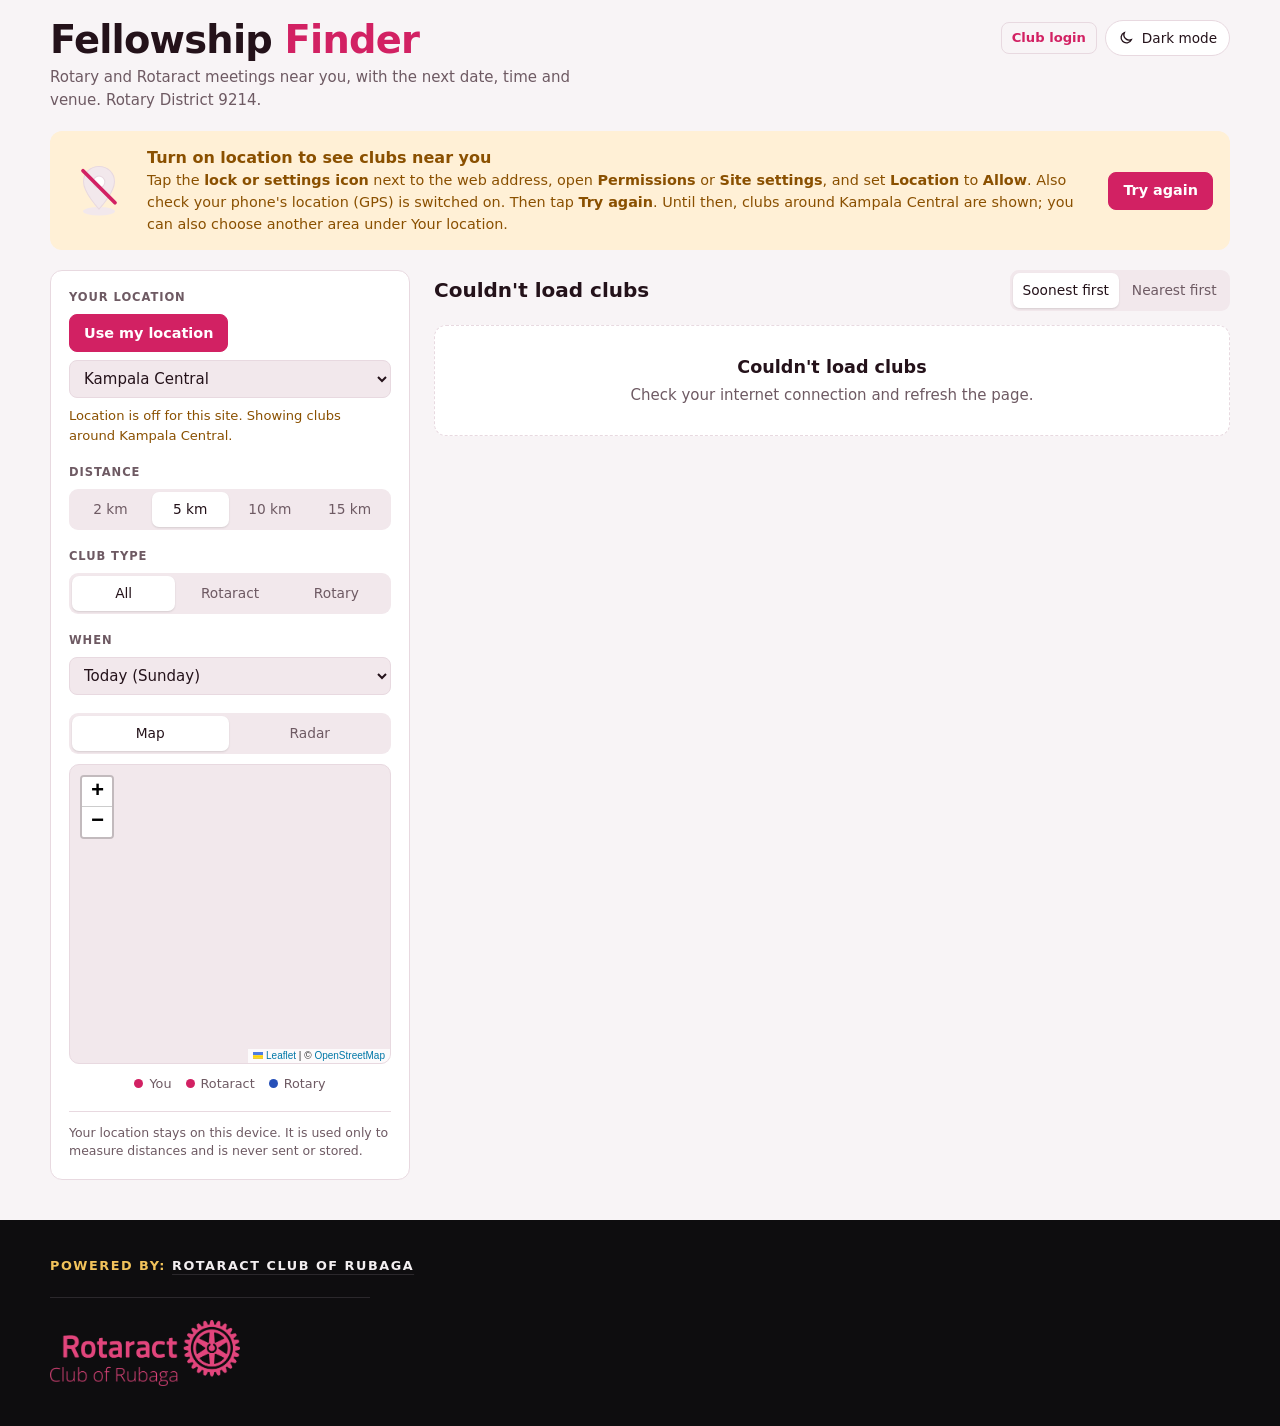
==== index.html @ 1d090f48 "Footer: remove the club meeting details Co-Authored-By: Claude Opus 5.5 <noreply@anthropic.com> Clau" ====
<!doctype html>
<html lang="en">
<head>
<meta charset="utf-8">
<meta name="viewport" content="width=device-width,initial-scale=1,viewport-fit=cover">
<meta name="robots" content="noindex,nofollow">
<meta name="description" content="Find Rotary and Rotaract fellowships near you, with the next date, time and venue.">
<title>Fellowship Finder</title>
<link rel="preconnect" href="https://fonts.googleapis.com">
<link rel="preconnect" href="https://fonts.gstatic.com" crossorigin>
<link rel="stylesheet" href="https://fonts.googleapis.com/css2?family=Google+Sans:wght@400;500;600;700&display=swap">
<link rel="stylesheet" href="https://fonts.googleapis.com/css2?family=Google+Sans+Flex:wght@400;500;600;700&display=swap">
<link rel="stylesheet" href="https://fonts.googleapis.com/css2?family=Google+Sans+Code:wght@400;500&display=swap">
<link rel="stylesheet" href="assets/theme.css">
<link rel="stylesheet" href="assets/vendor/leaflet/leaflet.css">
<link rel="icon" href="assets/icons/icon.svg" type="image/svg+xml">
<link rel="icon" href="assets/icons/icon-192.png" sizes="192x192" type="image/png">
<link rel="apple-touch-icon" href="assets/icons/apple-touch-icon.png">
<link rel="manifest" href="manifest.webmanifest">
<meta name="theme-color" content="#D22163">
<meta name="apple-mobile-web-app-title" content="Fellowships">
<style>
/* Layout: two-pane locator. Left: location controls + distance radar (sticky on wide screens). Right: meeting list with ticket-style date stubs. */
header.top{display:grid; grid-template-columns:minmax(0,1fr) auto; align-items:start; gap:6px 16px}
.top-actions{display:flex; align-items:center; gap:8px; justify-self:end}
.tagline{grid-column:1 / -1; margin:0; color:var(--muted); max-width:60ch}
@media (max-width:520px){ .top-actions .theme-btn span{display:none} .top-actions .theme-btn{padding:0 10px} }
.loc-prompt{display:flex; flex-wrap:wrap; align-items:center; gap:10px 16px; padding:14px 16px; border-radius:12px; border:1px solid var(--line); background:var(--surface)}
.loc-prompt.denied{background:var(--warn-bg); border-color:transparent; color:var(--warn)}
.loc-prompt .lp-text{flex:1 1 260px; min-width:0; font-size:.9rem}
.loc-prompt .illo{flex:none; width:64px; margin:0}
.loc-prompt .lp-text strong{display:block; font-size:1rem; color:var(--fg)}
.loc-prompt.denied .lp-text strong{color:var(--warn)}
.empty .row{display:flex; flex-wrap:wrap; gap:8px; justify-content:center; margin-top:12px}
header.top h1{font-size:clamp(1.6rem, 3.4vw, 2.4rem); font-weight:700; letter-spacing:-.02em; line-height:1.05}
header.top h1 span{color:var(--accent)}
.sample-note{justify-self:start; font-size:.82rem; background:var(--warn-bg); color:var(--warn); padding:6px 10px; border-radius:6px; font-weight:500}

.layout{display:grid; grid-template-columns:minmax(0, 360px) minmax(0, 1fr); gap:24px; align-items:start}
@media (max-width:860px){ .layout{grid-template-columns:minmax(0,1fr)} }
.panel{display:flex; flex-direction:column; gap:18px; background:var(--surface); border:1px solid var(--line); border-radius:12px; padding:18px}
@media (min-width:861px){ .panel{position:sticky; top:calc(env(safe-area-inset-top, 0px) + 12px)} }
.field{display:flex; flex-direction:column; gap:8px}
.loc-row{display:flex; gap:8px; flex-wrap:wrap}
.loc-row select{flex:1 1 160px; width:auto}
.status{font-size:.82rem; color:var(--muted); margin:0}
.status.err{color:var(--warn)}

.radar-box{display:flex; flex-direction:column; gap:10px}
.map{height:300px; border-radius:10px; border:1px solid var(--line); background:var(--sunk); z-index:0}
.map .leaflet-tile-pane{filter:var(--tile-filter)}
.map .leaflet-control-attribution{font-size:10px}
@media (max-width:860px){ .map{height:260px} }
.suggest{display:flex; flex-wrap:wrap; gap:8px; justify-content:center; margin-top:14px}
.suggest .btn{white-space:normal; text-align:center; min-height:40px}
.nearest{margin:14px auto 0; max-width:46ch; font-size:.9rem}
.nearest a{font-weight:600}
.empty .nearest strong{display:inline; font-size:inherit; font-family:inherit; margin:0}
.radar{width:100%; max-width:320px; aspect-ratio:1; margin:0 auto; display:block}
.radar text{font-family:var(--font-mono); font-size:9px; fill:var(--muted)}
.radar .ring{fill:none; stroke:var(--line)}
.radar .ring-fill{fill:var(--sunk)}
.radar .axis{stroke:var(--line); stroke-dasharray:2 4}
.radar .me{fill:var(--me)}
.radar .me-halo{fill:var(--me); opacity:.18}
.radar .dot{cursor:pointer; stroke:var(--surface); stroke-width:2}
.radar .dot.rotary{fill:var(--rotary)}
.radar .dot.rotaract{fill:var(--rotaract)}
.radar .dot.hot{stroke:var(--fg); stroke-width:2.5}
.legend{display:flex; flex-wrap:wrap; gap:6px 14px; justify-content:center; font-size:.8rem; color:var(--muted)}
.legend span{display:inline-flex; align-items:center; gap:6px}
.privacy{font-size:.78rem; color:var(--muted); margin:0; border-top:1px solid var(--line); padding-top:12px}

.results{display:flex; flex-direction:column; gap:14px; min-width:0}
.results-head{display:flex; flex-wrap:wrap; justify-content:space-between; align-items:center; gap:10px}
.results-head h2{font-size:1.25rem; font-weight:700}
.results-head .seg{min-width:220px}
.list{display:flex; flex-direction:column; gap:10px}
.club{
  display:grid; grid-template-columns:76px minmax(0,1fr); background:var(--surface); border:1px solid var(--line); border-radius:12px;
  overflow:hidden; transition:border-color .2s, box-shadow .2s;
}
.club.hot{border-color:var(--hot); box-shadow:0 0 0 2px var(--accent-soft)}
.stub{display:flex; flex-direction:column; align-items:center; justify-content:center; gap:2px; padding:12px 6px; background:var(--sunk); border-right:2px dashed var(--line); text-align:center}
.stub .wd{font-size:.7rem; letter-spacing:.1em; text-transform:uppercase; font-weight:600; color:var(--muted)}
.stub .dn{font-family:var(--font-display); font-size:1.9rem; font-weight:700; line-height:1}
.stub .mo{font-size:.72rem; color:var(--muted); text-transform:uppercase; letter-spacing:.08em}
.stub .tm{font-family:var(--font-mono); font-size:.74rem; margin-top:4px}
.stub.none .dn{font-size:1.1rem}
.body{padding:14px 16px; display:flex; flex-direction:column; gap:6px; min-width:0}
.row1{display:flex; justify-content:space-between; align-items:center; gap:8px; flex-wrap:wrap}
.tag{display:inline-flex; align-items:center; gap:6px; font-size:.74rem; font-weight:600; letter-spacing:.06em; text-transform:uppercase}
.tag.rotary{color:var(--rotary)} .tag.rotaract{color:var(--rotaract)}
.dist{font-family:var(--font-mono); font-size:.82rem; color:var(--muted); font-variant-numeric:tabular-nums}
.club h3{font-size:1.12rem; font-weight:700; line-height:1.25}
.when{font-weight:600}
.when .rel{color:var(--rel)}
.when .rel.now{color:var(--ok)}
.venue,.pattern,.contact{margin:0; color:var(--muted); font-size:.9rem}
.venue strong{color:var(--fg); font-weight:500}
.contact span{user-select:all; color:var(--fg)}
.notice{font-size:.84rem; padding:7px 10px; border-radius:7px; margin:2px 0}
.notice.cancel{background:var(--bad-bg); color:var(--bad)}
.notice.moved{background:var(--warn-bg); color:var(--warn)}
.chips{display:flex; flex-wrap:wrap; gap:6px}
.chip{font-size:.74rem; padding:2px 8px; border-radius:99px; background:var(--sunk); color:var(--muted)}
.chip.stale{background:var(--warn-bg); color:var(--warn)}
.chip.sample{border:1px dashed var(--line); background:transparent}
.actions{display:flex; flex-wrap:wrap; gap:8px; margin-top:6px}
.actions .btn{min-height:34px; font-size:.84rem}
.copy-fallback{font-family:var(--font-mono); font-size:.78rem; white-space:pre-wrap; background:var(--sunk); padding:8px; border-radius:6px; user-select:all; margin:0; overflow-x:auto}
.empty{background:var(--surface); border:1px dashed var(--line); border-radius:12px; padding:28px 20px; text-align:center; color:var(--muted)}
.empty .illo{margin-bottom:10px}
.empty strong{display:block; color:var(--fg); font-family:var(--font-display); font-size:1.1rem; margin-bottom:4px}
@media (max-width:420px){ .club{grid-template-columns:62px minmax(0,1fr)} .stub .dn{font-size:1.5rem} }
</style>
</head>
<body>
<div class="wrap">
  <header class="top">
    <h1>Fellowship <span>Finder</span></h1>
    <div class="top-actions">
      <a class="btn ghost small" href="admin.html">Club login</a>
      <button class="theme-btn" id="themeBtn" type="button"></button>
    </div>
    <p class="tagline">Rotary and Rotaract meetings near you, with the next date, time and venue. Rotary District 9214.</p>
  </header>
  <div class="sample-note" id="dataNote" role="note" hidden></div>
  <div class="loc-prompt" id="locPrompt" role="status" hidden></div>

  <div class="layout">
    <aside class="panel" aria-label="Search settings">
      <div class="field">
        <span class="label">Your location</span>
        <div class="loc-row">
          <button class="btn" id="gps" type="button">Use my location</button>
          <select id="area" aria-label="Choose an area"></select>
        </div>
        <p class="status" id="locStatus" aria-live="polite"></p>
      </div>
      <div class="field"><span class="label" id="lblRadius">Distance</span><div class="seg" id="radius" role="group" aria-labelledby="lblRadius"></div></div>
      <div class="field"><span class="label" id="lblType">Club type</span><div class="seg" id="type" role="group" aria-labelledby="lblType"></div></div>
      <div class="field"><label class="label" id="lblWhen" for="when">When</label><select id="when"></select></div>
      <div class="radar-box">
        <div class="seg" id="view" role="group" aria-label="Map or radar view"></div>
        <div class="map" id="map" role="region" aria-label="Street map of clubs near you"></div>
        <svg class="radar" id="radar" viewBox="0 0 320 320" role="img" aria-label="Distance radar of clubs around your location" hidden></svg>
        <div class="legend"><span><i class="sw me"></i>You</span><span><i class="sw rotaract"></i>Rotaract</span><span><i class="sw rotary"></i>Rotary</span></div>
      </div>
      <p class="privacy">Your location stays on this device. It is used only to measure distances and is never sent or stored.</p>
    </aside>

    <main class="results">
      <div class="results-head">
        <h2 id="count">Loading clubs…</h2>
        <div class="seg" id="sort" role="group" aria-label="Sort by"></div>
      </div>
      <div class="list" id="list"></div>
    </main>
  </div>

</div>
<footer class="site-foot">
  <div class="foot-in">
    <p class="foot-head"><span class="foot-label">Powered by:</span> <a class="foot-club" href="https://www.rotaractrubaga.org" target="_blank" rel="noopener">ROTARACT CLUB OF RUBAGA</a></p>
    <a class="foot-brand" href="https://www.rotaractrubaga.org" target="_blank" rel="noopener" aria-label="Rotaract Club of Rubaga website (opens in a new tab)">
      <span class="club-logo"></span>
    </a>
  </div>
</footer>

<script src="assets/config.js"></script>
<script src="assets/vendor/supabase.js"></script>
<script src="assets/vendor/leaflet/leaflet.js"></script>
<script src="assets/core.js"></script>
<script src="assets/illustrations.js"></script>
<script src="assets/demo-data.js"></script>
<script>
(function(){
  "use strict";
  const F = window.FF, esc = F.esc, $ = id => document.getElementById(id), DAY = F.DAY;
  F.initTheme($("themeBtn"));

  const AREAS = [
    ["Kampala Central", 0.3136, 32.5811], ["Rubaga", 0.3030, 32.5550], ["Ndeeba", 0.2930, 32.5630],
    ["Kololo", 0.3330, 32.5950], ["Ntinda", 0.3540, 32.6160], ["Makerere", 0.3350, 32.5680],
    ["Muyenga", 0.2960, 32.6090], ["Bugolobi", 0.3170, 32.6150], ["Kira", 0.3970, 32.6390],
    ["Nansana", 0.3640, 32.5280], ["Entebbe", 0.0512, 32.4637], ["Mukono", 0.3533, 32.7553]
  ];
  const MODE = {in_person:"In person", hybrid:"In person + online", online:"Online"};
  const state = { here:null, radius:5, type:"all", when:"d0", manual:false, located:false, sort:"soonest", hot:null, loaded:false, error:null };
  const data = { clubs:{}, meetings:[], changes:{} };

  // ---------- Load data ----------
  async function load(){
    const db = F.db();
    if (!db){
      const D = window.FF_DEMO;
      D.clubs.forEach(c => { c.verified_at = new Date(Date.now() - c.verified_days*DAY).toISOString(); data.clubs[c.id] = c; });
      data.meetings = D.meetings.map(m => Object.assign({}, m, {dtstart: m.dtstart || F.isoDate(F.todayMs())}));
      // Demo: cancel the first club's next meeting and move another's
      const add = (mid, build) => { const m = data.meetings.find(x => x.id === mid); const o = F.occurrences(m, [])[0]; if (o) data.changes[mid] = [build(F.isoDate(o.day))]; };
      add("demo-m1", d => ({original_date:d, kind:"cancelled", reason:"Members joining a district service project"}));
      add("demo-m5", d => ({original_date:d, kind:"moved", new_time:"19:00", new_venue_name:"Members' Lounge, 1st Floor", reason:"Main hall booked"}));
      showNote("Demo mode: built-in sample clubs. Connect the database in assets/config.js.");
      return;
    }
    const [c, m, ch] = await Promise.all([
      db.from("public_clubs").select("*"),
      db.from("meetings").select("*").eq("is_active", true),
      db.from("meeting_changes").select("*").gte("original_date", F.isoDate(F.todayMs() - 2*DAY))
    ]);
    const err = c.error || m.error || ch.error;
    if (err) throw err;
    (c.data || []).forEach(x => { data.clubs[x.id] = x; });
    data.meetings = (m.data || []).filter(x => data.clubs[x.club_id]);
    (ch.data || []).forEach(x => { (data.changes[x.meeting_id] = data.changes[x.meeting_id] || []).push(x); });
    if ((c.data || []).some(x => x.is_sample)) showNote("Includes sample clubs marked Sample. Their details aren't real.");
  }
  function showNote(t){ $("dataNote").textContent = t; $("dataNote").hidden = false; }

  // ---------- Controls ----------
  const areaSel = $("area");
  AREAS.forEach(([n]) => { const o = document.createElement("option"); o.value = n; o.textContent = n; areaSel.appendChild(o); });
  function setArea(name){
    const a = AREAS.find(x => x[0] === name) || AREAS[0];
    state.here = {lat:a[1], lng:a[2]}; areaSel.value = a[0];
    $("locStatus").className = "status"; $("locStatus").textContent = "Showing clubs around " + a[0] + ".";
    F.store.set("area", a[0]);
  }
  areaSel.addEventListener("change", () => { state.manual = true; setArea(areaSel.value); render(); });
  function setSeg(id, key, v){
    state[key] = v;
    [...$(id).children].forEach(c => c.setAttribute("aria-pressed", String(c.dataset.val == String(v))));
  }
  function seg(el, key, opts, onChange){
    el.innerHTML = "";
    opts.forEach(([v, label]) => {
      const b = document.createElement("button"); b.type = "button"; b.textContent = label; b.dataset.val = v;
      b.setAttribute("aria-pressed", String(state[key] == v));
      b.addEventListener("click", () => {
        state[key] = typeof state[key] === "number" ? +v : v;
        [...el.children].forEach(c => c.setAttribute("aria-pressed", String(c.dataset.val == String(v))));
        if (onChange) onChange(v); render();
      });
      el.appendChild(b);
    });
  }
  seg($("radius"), "radius", [[2,"2 km"],[5,"5 km"],[10,"10 km"],[15,"15 km"]]);
  seg($("type"), "type", [["all","All"],["rotaract","Rotaract"],["rotary","Rotary"]]);
  // "When": today by default, any of the next 7 days, or wider
  let whenBuiltFor = null;
  function dayWord(off, cap){ const w = F.WD_LONG[new Date(F.todayMs() + off*DAY).getUTCDay()]; return off === 0 ? (cap ? "Today" : "today") : off === 1 ? (cap ? "Tomorrow" : "tomorrow") : w; }
  function buildWhen(){
    const t0 = F.todayMs(); if (whenBuiltFor === t0) return;
    if (whenBuiltFor !== null && /^d\d$/.test(state.when)) state.when = "d0";  // a new day began: back to today
    whenBuiltFor = t0;
    const sel = $("when"); sel.innerHTML = "";
    for (let i = 0; i < 7; i++){
      const o = document.createElement("option"); o.value = "d" + i;
      const wd = F.WD_LONG[new Date(t0 + i*DAY).getUTCDay()];
      o.textContent = i === 0 ? "Today (" + wd + ")" : i === 1 ? "Tomorrow (" + wd + ")" : wd;
      sel.appendChild(o);
    }
    [["week","Any day in the next 7 days"],["any","Any time"]].forEach(([v,l]) => { const o = document.createElement("option"); o.value = v; o.textContent = l; sel.appendChild(o); });
    sel.value = state.when;
  }
  buildWhen();
  $("when").addEventListener("change", e => { state.when = e.target.value; render(); });
  seg($("sort"), "sort", [["soonest","Soonest first"],["nearest","Nearest first"]]);

  // ---------- Location: ask straight away, explain how to turn it on if it's off ----------
  function isIOS(){ return /iPhone|iPad|iPod/.test(navigator.userAgent); }
  function lpShow(kind){
    const el = $("locPrompt");
    if (kind === "hidden"){ el.hidden = true; return; }
    el.hidden = false; el.className = "loc-prompt" + (kind === "denied" || kind === "unsupported" ? " denied" : "");
    const ill = window.FF_ILLO ? (kind === "denied" || kind === "unsupported" ? FF_ILLO.pinOff : FF_ILLO.pin) : "";
    if (kind === "asking"){
      el.innerHTML = ill + '<div class="lp-text"><strong>Allow location to see clubs near you</strong>Tap <b>Allow</b> when your browser asks. Your location stays on this device.</div>';
    } else if (kind === "denied"){
      const how = isIOS()
        ? "On iPhone: open <b>Settings → Privacy &amp; Security → Location Services</b>, make sure it's on and your browser is set to <b>While Using</b>. In Safari you can also tap <b>aA</b> in the address bar → <b>Website Settings → Location → Allow</b>."
        : "Tap the <b>lock or settings icon</b> next to the web address, open <b>Permissions</b> or <b>Site settings</b>, and set <b>Location</b> to <b>Allow</b>. Also check your phone's location (GPS) is switched on.";
      el.innerHTML = ill + '<div class="lp-text"><strong>Turn on location to see clubs near you</strong>' + how + ' Then tap <b>Try again</b>. Until then, clubs around ' + esc(areaSel.value) + ' are shown; you can also choose another area under Your location.</div>' +
        '<button class="btn" type="button" id="lpRetry">Try again</button>';
      $("lpRetry").addEventListener("click", () => locate(true));
    } else if (kind === "unavailable"){
      el.innerHTML = ill + '<div class="lp-text"><strong>We couldn\'t find your location</strong>Check that your phone\'s location (GPS) is on and you have signal, then try again. Clubs around ' + esc(areaSel.value) + ' are shown for now.</div>' +
        '<button class="btn" type="button" id="lpRetry">Try again</button>';
      $("lpRetry").addEventListener("click", () => locate(true));
    } else if (kind === "unsupported"){
      el.innerHTML = ill + '<div class="lp-text"><strong>This browser can\'t share your location</strong>Pick your area on the left to see nearby clubs.</div>';
    }
  }
  function locate(fromUser){
    const st = $("locStatus");
    if (!("geolocation" in navigator) || !window.isSecureContext){ lpShow("unsupported"); return; }
    st.className = "status"; st.textContent = "Finding your location…";
    if (!state.located) lpShow("asking");
    navigator.geolocation.getCurrentPosition(pos => {
      state.here = {lat:pos.coords.latitude, lng:pos.coords.longitude}; state.located = true; state.manual = false;
      st.className = "status";
      st.textContent = "Showing clubs around your current location (accurate to about " + Math.round(pos.coords.accuracy) + " m).";
      lpShow("hidden"); render();
    }, err => {
      st.className = "status err";
      st.textContent = err.code === 1 ? "Location is off for this site. Showing clubs around " + areaSel.value + "." : "Couldn't get your location. Showing clubs around " + areaSel.value + ".";
      lpShow(err.code === 1 ? "denied" : "unavailable");
      if (fromUser && err.code === 1) $("locPrompt").scrollIntoView({block:"nearest"});
    }, {enableHighAccuracy:true, timeout:15000, maximumAge:120000});
  }
  $("gps").addEventListener("click", () => locate(true));
  // If the person turns location on in settings while the page is open, pick it up
  try {
    navigator.permissions.query({name:"geolocation"}).then(p => {
      p.onchange = () => { if (p.state === "granted") locate(false); else if (p.state === "denied") lpShow("denied"); };
    }).catch(() => {});
  } catch(e){}

  // ---------- Results ----------
  // Results for the current filters, or for "what if" overrides (used by the suggestions)
  function compute(over){
    const o = Object.assign({radius:state.radius, when:state.when, type:state.type, sort:state.sort}, over || {});
    const t0 = F.todayMs(), byClub = {};
    data.meetings.forEach(m => {
      if (m.mode === "online" || m.lat == null) return;
      const club = data.clubs[m.club_id];
      if (!club || (o.type !== "all" && club.type !== o.type)) return;
      const dist = F.haversine(state.here, m);
      if (dist > o.radius) return;
      const occ = F.occurrences(m, data.changes[m.id] || []);
      let next = occ.find(o => !o.cancelled) || null;
      let cancelledBefore = occ.find(o => o.cancelled && (!next || o.start < next.start)) || null;
      if (/^d\d$/.test(o.when)){
        const target = t0 + (+o.when.slice(1))*DAY;
        const onDay = occ.find(o => !o.cancelled && o.day === target);
        if (onDay){ next = onDay; cancelledBefore = null; }
        else {
          // Keep clubs whose meeting that day was cancelled, so people know not to go
          const cancelled = occ.find(o => o.cancelled && o.originalDay === target);
          if (!cancelled) return;
          cancelledBefore = cancelled; next = occ.find(o => !o.cancelled && o.start > cancelled.start) || null;
        }
      }
      if (o.when === "week" && !(next && next.day < t0 + 7*DAY)) return;
      const item = {club, meeting:m, dist, next, cancelledBefore};
      const cur = byClub[club.id];
      const key = x => o.sort === "nearest" ? x.dist : (x.next ? x.next.start : 9e15);
      if (!cur || key(item) < key(cur)) byClub[club.id] = item;
    });
    const items = Object.values(byClub);
    items.sort((a,b) => o.sort === "nearest" ? a.dist - b.dist : ((a.next ? a.next.start : 9e15) - (b.next ? b.next.start : 9e15)) || a.dist - b.dist);
    return items;
  }
  function relLabel(o){
    const now = Date.now();
    if (o.start <= now && now < o.end) return '<span class="rel now">Happening now</span>';
    const diff = Math.round((o.day - F.todayMs()) / DAY);
    if (diff === 0) return '<span class="rel">Today</span>';
    if (diff === 1) return '<span class="rel">Tomorrow</span>';
    if (diff < 7) return '<span class="rel">This ' + F.WD_LONG[new Date(o.day).getUTCDay()] + '</span>';
    return '<span class="rel">In ' + diff + ' days</span>';
  }
  function stub(o){
    if (!o) return '<div class="stub none"><span class="dn">TBC</span></div>';
    const d = new Date(o.day);
    return '<div class="stub"><span class="wd">' + F.WD_SHORT[d.getUTCDay()] + '</span><span class="dn">' + d.getUTCDate() + '</span><span class="mo">' + F.MON[d.getUTCMonth()] + '</span><span class="tm">' + F.fmtTime(o.time).replace(" ", "") + '</span></div>';
  }
  function card(it){
    const c = it.club, m = it.meeting, n = it.next;
    const venue = (n && n.venue_name) || m.venue_name;
    const lat = n && n.lat != null ? n.lat : m.lat, lng = n && n.lng != null ? n.lng : m.lng;
    let notices = "";
    if (it.cancelledBefore) notices += '<div class="notice cancel"><strong>Cancelled ' + F.fmtDayHtml(it.cancelledBefore.day) + (it.cancelledBefore.reason ? ':</strong> ' + esc(it.cancelledBefore.reason) + '.' : '.</strong>') + '</div>';
    if (n && n.moved) notices += '<div class="notice moved"><strong>Changed for this meeting' + (n.reason ? ':</strong> ' + esc(n.reason) + '.' : '.</strong>') + ' Now ' + F.fmtDayHtml(n.day) + ', ' + F.fmtTime(n.time) + (n.venue_name !== m.venue_name ? ' at ' + esc(n.venue_name) : '') + '.</div>';
    const ago = F.daysAgo(c.verified_at), stale = ago == null || ago > 90;
    const chips = '<span class="chip">' + MODE[m.mode] + '</span>' +
      '<span class="chip' + (stale ? ' stale' : '') + '">' + (ago == null ? 'Not yet confirmed by the club' : stale ? 'Not confirmed for ' + ago + ' days' : 'Confirmed ' + (ago === 0 ? 'today' : ago + ' day' + (ago === 1 ? '' : 's') + ' ago')) + '</span>' +
      (c.is_sample ? '<span class="chip sample">Sample</span>' : '');
    const when = n ? '<div class="when">' + relLabel(n) + ' · ' + F.fmtDayHtml(n.day) + ', ' + F.fmtTime(n.time) + '</div>' : '<div class="when">No meeting scheduled in the next 10 weeks</div>';
    const wa = c.contact_whatsapp ? String(c.contact_whatsapp).replace(/[^\d]/g, "") : "";
    const contact = (c.contact_whatsapp || c.contact_email) ? '<p class="contact">Contact: ' + [c.contact_whatsapp ? '<span>' + esc(c.contact_whatsapp) + '</span>' : '', c.contact_email ? '<span>' + esc(c.contact_email) + '</span>' : ''].filter(Boolean).join(' · ') + '</p>' : '';
    return '<article class="club" id="card-' + esc(c.id) + '" data-id="' + esc(c.id) + '">' + stub(n) +
      '<div class="body">' +
        '<div class="row1"><span class="tag ' + c.type + '"><i class="sw ' + c.type + '"></i>' + (c.type === "rotary" ? "Rotary" : "Rotaract") + '</span><span class="dist">' + F.fmtKm(it.dist) + ' away</span></div>' +
        '<h3>' + esc(c.name) + '</h3>' + when +
        '<p class="venue"><strong>' + esc(venue) + '</strong>' + (m.area ? ' · ' + esc(m.area) : '') + '</p>' +
        (m.directions_note ? '<p class="pattern">' + esc(m.directions_note) + '</p>' : '') +
        '<p class="pattern">' + esc(m.label && m.label !== "Fellowship" ? m.label + ": " : "") + F.describeRule(m.rrule, true) + ', ' + F.fmtTime(m.start_time) + '</p>' +
        (m.mode !== "in_person" && m.online_note ? '<p class="pattern">Online: ' + esc(m.online_note) + '</p>' : '') +
        contact + notices + '<div class="chips">' + chips + '</div>' +
        '<div class="actions"><a class="btn" href="' + F.directionsUrl(lat, lng) + '" target="_blank" rel="noopener">Directions</a>' +
        (wa ? '<a class="btn ghost" href="https://wa.me/' + wa + '" target="_blank" rel="noopener">WhatsApp</a>' : '') +
        '<button class="btn ghost" type="button" data-copy="' + esc(c.id) + '">Copy details</button></div>' +
      '</div></article>';
  }
  let lastItems = [];
  function copyText(id){
    const it = lastItems.find(x => x.club.id === id); if (!it) return "";
    const n = it.next, m = it.meeting;
    const lat = n && n.lat != null ? n.lat : m.lat, lng = n && n.lng != null ? n.lng : m.lng;
    return it.club.name + "\nNext meeting: " + (n ? F.fmtDayText(n.day) + ", " + F.fmtTime(n.time) : "To be confirmed") +
      "\nVenue: " + ((n && n.venue_name) || m.venue_name) + (m.area ? ", " + m.area : "") + "\nDirections: " + F.directionsUrl(lat, lng);
  }
  document.addEventListener("click", ev => {
    const b = ev.target.closest("[data-copy]"); if (!b) return;
    const text = copyText(b.dataset.copy);
    const done = () => { b.textContent = "Copied"; setTimeout(() => { b.textContent = "Copy details"; }, 1600); };
    const fail = () => {
      const nxt = b.parentElement.nextElementSibling;
      if (nxt && nxt.classList.contains("copy-fallback")) return;
      const pre = document.createElement("pre"); pre.className = "copy-fallback"; pre.textContent = text;
      b.parentElement.after(pre); b.textContent = "Select the text below";
    };
    try { navigator.clipboard.writeText(text).then(done, fail); } catch(e){ fail(); }
  });

  // ---------- Radar ----------
  const NS = "http://www.w3.org/2000/svg";
  function svgEl(tag, attrs, parent){ const el = document.createElementNS(NS, tag); for (const k in attrs) el.setAttribute(k, attrs[k]); if (parent) parent.appendChild(el); return el; }
  function drawRadar(items){
    const svg = $("radar"); svg.innerHTML = "";
    const C = 160, R = 138, s = R / state.radius;
    svgEl("circle", {cx:C, cy:C, r:R, class:"ring-fill"}, svg);
    [0.25, 0.5, 0.75, 1].forEach(f => { svgEl("circle", {cx:C, cy:C, r:R*f, class:"ring"}, svg); svgEl("text", {x:C + 3, y:C - R*f + 11}, svg).textContent = F.fmtKm(state.radius*f); });
    svgEl("line", {x1:C, y1:C-R, x2:C, y2:C+R, class:"axis"}, svg);
    svgEl("line", {x1:C-R, y1:C, x2:C+R, y2:C, class:"axis"}, svg);
    svgEl("text", {x:C, y:12, "text-anchor":"middle"}, svg).textContent = "N";
    svgEl("circle", {cx:C, cy:C, r:12, class:"me-halo"}, svg);
    svgEl("circle", {cx:C, cy:C, r:5.5, class:"me"}, svg);
    items.forEach(it => {
      const o = F.offsetKm(state.here, it.meeting), id = it.club.id;
      const g = svgEl("circle", {cx:(C + o.x*s).toFixed(1), cy:(C - o.y*s).toFixed(1), r:6.5, class:"dot " + it.club.type + (state.hot === id ? " hot" : ""), tabindex:"0", "data-id":id}, svg);
      svgEl("title", {}, g).textContent = it.club.name;
      g.addEventListener("click", () => focusCard(id));
      g.addEventListener("keydown", e => { if (e.key === "Enter" || e.key === " "){ e.preventDefault(); focusCard(id); } });
    });
  }
  // ---------- Suggestions when nothing matches ----------
  function whenPhrase(w){ if (/^d\d$/.test(w)){ const d = +w.slice(1); return d < 2 ? dayWord(d) : "on " + dayWord(d); } return w === "week" ? "in the next 7 days" : ""; }
  const plural = (n, word) => n + " " + word + (n === 1 ? "" : "s");
  function emptyHtml(){
    const ill = window.FF_ILLO ? FF_ILLO.empty : "";
    const wp = whenPhrase(state.when);
    const typeWord = {all:"clubs", rotary:"Rotary clubs", rotaract:"Rotaract clubs"}[state.type];
    const head = "No " + typeWord + (wp ? " meet " + wp : "") + " within " + state.radius + " km";
    const opts = [];
    let prev = 0;
    [5, 10, 15].filter(r => r > state.radius).forEach(r => {          // wider, same day: only if it adds clubs
      const n = compute({radius:r}).length;
      if (n > prev){ opts.push({set:{radius:r}, label: plural(n, "club") + " within " + r + " km" + (wp ? " " + wp : "")}); prev = n; }
    });
    if (state.when !== "week" && state.when !== "any"){              // same distance, later this week
      const n = compute({when:"week"}).length;
      if (n) opts.push({set:{when:"week"}, label: plural(n, "club") + " within " + state.radius + " km in the next 7 days"});
    }
    if (state.type !== "all"){                                       // other club type
      const n = compute({type:"all"}).length;
      if (n) opts.push({set:{type:"all"}, label: "Include all club types (" + plural(n, "club") + ")"});
    }
    let body;
    if (opts.length){
      body = '<p style="margin:6px 0 0">Here\'s what\'s nearby:</p><div class="suggest">' +
        opts.map((x, i) => '<button class="btn' + (i ? ' ghost' : '') + '" type="button" data-sug="' + i + '">' + esc(x.label) + '</button>').join("") + '</div>';
    } else {
      const near = compute({radius:1e5, when:"any", sort:"nearest"})[0];
      body = near ? '<p class="nearest">Nothing within 15 km either. The nearest is <strong>' + esc(near.club.name) + '</strong>, ' + F.fmtKm(near.dist) + ' away' +
        (near.next ? ', next meeting ' + F.fmtDayHtml(near.next.day) + ' at ' + F.fmtTime(near.next.time) : '') +
        '. <a href="' + F.directionsUrl(near.meeting.lat, near.meeting.lng) + '" target="_blank" rel="noopener">Get directions</a></p>'
        : '<p class="nearest">No clubs are listed yet. Check back soon.</p>';
    }
    emptyOpts = opts;
    return '<div class="empty">' + ill + '<strong>' + head + '</strong>' + body + '</div>';
  }
  let emptyOpts = [];
  function applySuggestion(i){
    const x = emptyOpts[i]; if (!x) return;
    if (x.set.radius) setSeg("radius", "radius", x.set.radius);
    if (x.set.when){ state.when = x.set.when; $("when").value = x.set.when; }
    if (x.set.type) setSeg("type", "type", x.set.type);
    render();
  }

  // ---------- Street map ----------
  let map = null, mapLayer = null, markers = {}, mapFitKey = "";
  const cssVar = n => getComputedStyle(document.documentElement).getPropertyValue(n).trim();
  function ensureMap(){
    if (map || !window.L) return map;
    map = L.map("map", {scrollWheelZoom:false, zoomControl:true}).setView([0.3136, 32.5811], 12);
    L.tileLayer("https://tile.openstreetmap.org/{z}/{x}/{y}.png", {maxZoom:19, attribution:'&copy; <a href="https://www.openstreetmap.org/copyright" target="_blank" rel="noopener">OpenStreetMap</a>'}).addTo(map);
    mapLayer = L.layerGroup().addTo(map);
    return map;
  }
  function drawMap(items){
    if (state.view !== "map" || !ensureMap()) return;
    mapLayer.clearLayers(); markers = {};
    const here = [state.here.lat, state.here.lng];
    const ring = L.circle(here, {radius: state.radius*1000, color: cssVar("--accent"), weight: 1.5, dashArray: "4 6", fillColor: cssVar("--accent"), fillOpacity: .05, interactive: false}).addTo(mapLayer);
    L.circleMarker(here, {radius: 9, color: "#fff", weight: 3, fillColor: cssVar("--gold"), fillOpacity: 1}).bindTooltip("You are here").addTo(mapLayer);
    items.forEach(it => {
      const id = it.club.id, lat = it.next && it.next.lat != null ? it.next.lat : it.meeting.lat, lng = it.next && it.next.lng != null ? it.next.lng : it.meeting.lng;
      const mk = L.circleMarker([lat, lng], {radius: 8, color: cssVar("--surface"), weight: 2, fillColor: cssVar(it.club.type === "rotary" ? "--rotary" : "--rotaract"), fillOpacity: 1})
        .bindTooltip(it.club.name).on("click", () => focusCard(id)).addTo(mapLayer);
      markers[id] = mk;
    });
    const key = here.join(",") + "|" + state.radius;
    if (key !== mapFitKey){ map.fitBounds(ring.getBounds(), {padding:[8, 8]}); mapFitKey = key; }
  }
  function setView(v){
    state.view = v; F.store.set("view", v);
    $("map").hidden = v !== "map"; $("radar").hidden = v !== "radar";
    if (v === "map" && ensureMap()){ setTimeout(() => { map.invalidateSize(); mapFitKey = ""; render(); }, 0); }
  }

  function setHot(id){
    state.hot = id;
    document.querySelectorAll(".club.hot").forEach(el => el.classList.remove("hot"));
    document.querySelectorAll(".radar .dot").forEach(el => el.classList.toggle("hot", el.getAttribute("data-id") === id));
    Object.keys(markers).forEach(k => markers[k].setStyle(k === id ? {weight: 4, color: cssVar("--fg"), radius: 11} : {weight: 2, color: cssVar("--surface"), radius: 8}));
    if (id && markers[id]) markers[id].bringToFront();
    const card = id && document.getElementById("card-" + id); if (card) card.classList.add("hot");
  }
  function focusCard(id){
    setHot(id);
    const card = document.getElementById("card-" + id);
    if (card) card.scrollIntoView({behavior: window.matchMedia("(prefers-reduced-motion: reduce)").matches ? "auto" : "smooth", block:"center"});
  }

  function render(){
    if (!state.loaded){ return; }
    if (state.error){
      $("count").textContent = "Couldn't load clubs";
      $("list").innerHTML = '<div class="empty"><strong>Couldn\'t load clubs</strong>' + esc(state.error) + '</div>';
      return;
    }
    buildWhen();
    const items = compute(); lastItems = items;
    const dOff = /^d\d$/.test(state.when) ? +state.when.slice(1) : null;
    const whenTxt = dOff !== null ? " meeting " + (dOff < 2 ? dayWord(dOff) : "on " + dayWord(dOff)) : {any:"", week:" meeting in the next 7 days"}[state.when];
    const typeTxt = {all:"clubs", rotary:"Rotary clubs", rotaract:"Rotaract clubs"}[state.type];
    $("count").textContent = items.length + " " + (items.length === 1 ? typeTxt.replace(/s$/, "") : typeTxt) + whenTxt + " within " + state.radius + " km";
    $("list").innerHTML = items.length ? items.map(card).join("") : emptyHtml();
    $("list").querySelectorAll("[data-sug]").forEach(b => b.addEventListener("click", () => applySuggestion(+b.dataset.sug)));
    drawRadar(items);
    drawMap(items);
    document.querySelectorAll(".club").forEach(c => {
      c.addEventListener("mouseenter", () => setHot(c.dataset.id));
      c.addEventListener("mouseleave", () => setHot(null));
    });
  }

  $("list").innerHTML = '<div class="empty">' + (window.FF_ILLO ? FF_ILLO.loading : "") + '<strong>Finding fellowships near you…</strong>Fetching the latest meeting times.</div>';
  state.view = window.L ? F.store.get("view", "map") : "radar";
  if (window.L) seg($("view"), "view", [["map","Map"],["radar","Radar"]], v => setView(v)); else $("view").hidden = true;
  setView(state.view);
  // Re-colour map pins when light/dark mode changes
  new MutationObserver(() => { if (state.loaded) render(); }).observe(document.documentElement, {attributes:true, attributeFilter:["data-theme"]});
  setArea(F.store.get("area", "Kampala Central"));
  drawRadar([]);
  locate(false);
  load().then(() => { state.loaded = true; render(); }, err => {
    state.loaded = true;
    state.error = /Failed to fetch|NetworkError/i.test(String(err && err.message)) ? "Check your internet connection and refresh the page." : "Please try again in a few minutes.";
    console.error(err); render();
  });
  setInterval(render, 60000);
})();
</script>
</body>
</html>
---- assets/theme.css ----
/* Fellowship Finder: shared design tokens and components.
   Light theme in the Rotaract Club of Rubaga cranberry; dark theme is a soft slate (not near-black) with cranberry buttons and gold highlights. */
:root{
  --bg:#F8F4F6; --surface:#FFFFFF; --sunk:#F2E8EC; --fg:#24121A; --muted:#6E5A63; --line:#E8D9E0;
  --accent:#D22163; --accent-fg:#FFFFFF; --accent-soft:#FBE1EB;
  --btn:#D22163; --btn-fg:#FFFFFF; --link:#D22163; --rel:#D22163; --hot:#D22163; --me:#D22163;
  --rotary:#2650B8; --rotaract:#D22163;
  --gold:#D9A21B; --gold-soft:#F8E7BC; --tile-filter:none;
  --warn:#8A5000; --warn-bg:#FFF0D6; --bad:#B42318; --bad-bg:#FDE7E4; --ok:#1F7A4A; --ok-bg:#E2F4E9;
  --font-display:"Google Sans","Google Sans Flex","Segoe UI",system-ui,sans-serif;
  --font-body:"Google Sans","Google Sans Flex",system-ui,-apple-system,"Segoe UI",sans-serif;
  --font-mono:"Google Sans Code",ui-monospace,Menlo,Consolas,monospace;
  color-scheme:light;
}
@media (prefers-color-scheme: dark){
  :root:not([data-theme="light"]){
    --bg:#23262D; --surface:#2C3038; --sunk:#353A43; --fg:#ECEAE6; --muted:#A9ADB5; --line:#434852;

    --accent:#EC6A9A; --accent-fg:#FFFFFF; --accent-soft:#3F3039;

    --btn:#C8346C; --btn-fg:#FFFFFF; --link:#F2C35B; --rel:#F2C35B; --hot:#F2C35B; --me:#F2C35B;

    --rotary:#93AEF7; --rotaract:#EC6A9A; --gold:#F2C35B; --gold-soft:#4A4029; --tile-filter:brightness(.78) contrast(1.08) saturate(.75);

    --warn:#F0C674; --warn-bg:#3E3626; --bad:#FF948A; --bad-bg:#46292A; --ok:#71D6A2; --ok-bg:#25392F;
    color-scheme:dark;
  }
}
:root[data-theme="dark"]{
  --bg:#23262D; --surface:#2C3038; --sunk:#353A43; --fg:#ECEAE6; --muted:#A9ADB5; --line:#434852;

  --accent:#EC6A9A; --accent-fg:#FFFFFF; --accent-soft:#3F3039;

  --btn:#C8346C; --btn-fg:#FFFFFF; --link:#F2C35B; --rel:#F2C35B; --hot:#F2C35B; --me:#F2C35B;

  --rotary:#93AEF7; --rotaract:#EC6A9A; --gold:#F2C35B; --gold-soft:#4A4029; --tile-filter:brightness(.78) contrast(1.08) saturate(.75);

  --warn:#F0C674; --warn-bg:#3E3626; --bad:#FF948A; --bad-bg:#46292A; --ok:#71D6A2; --ok-bg:#25392F;
  color-scheme:dark;
}
:root{padding-top:env(safe-area-inset-top,0px); padding-bottom:env(safe-area-inset-bottom,0px)}
*{box-sizing:border-box}
[hidden]{display:none!important}
body{
  margin:0; background:var(--bg); color:var(--fg); font-family:var(--font-body); font-size:15px; line-height:1.5;
  padding:0;
}
img{max-width:100%}
h1,h2,h3{font-family:var(--font-display); text-wrap:balance; margin:0}
sup{font-size:.62em; line-height:0}
button,select,input,textarea{font:inherit; color:inherit}
:focus-visible{outline:2px solid var(--link); outline-offset:2px}
a{color:var(--link)}

.wrap{
  max-width:1180px; margin:0 auto; display:flex; flex-direction:column; gap:20px;
  padding-left:max(16px, env(safe-area-inset-left, 0px)); padding-right:max(16px, env(safe-area-inset-right, 0px));
  padding-block:20px 40px; box-sizing:content-box;
}
.label{font-size:.72rem; letter-spacing:.08em; text-transform:uppercase; color:var(--muted); font-weight:600}

/* Buttons */
.btn{
  display:inline-flex; align-items:center; justify-content:center; gap:6px; min-height:38px; padding:0 14px; border-radius:8px;
  border:1px solid var(--btn); background:var(--btn); color:var(--btn-fg); font-weight:600; font-size:.9rem;
  text-decoration:none; cursor:pointer; white-space:nowrap;
}
.btn:hover{filter:brightness(1.08)}
.btn:disabled{opacity:.55; cursor:not-allowed; filter:none}
.btn.ghost{background:transparent; color:var(--link); border-color:var(--line)}
.btn.ghost:hover{background:var(--accent-soft); border-color:var(--link); filter:none}
.btn.danger{background:transparent; color:var(--bad); border-color:var(--bad)}
.btn.danger:hover{background:var(--bad-bg); filter:none}
.btn.small{min-height:32px; padding:0 10px; font-size:.82rem}

/* Segmented control */
.seg{display:flex; background:var(--sunk); border-radius:9px; padding:3px; gap:3px}
.seg button{
  flex:1; border:0; background:transparent; padding:7px 6px; border-radius:7px; cursor:pointer; font-size:.86rem; font-weight:500; color:var(--muted);
  font-variant-numeric:tabular-nums;
}
.seg button[aria-pressed="true"]{background:var(--surface); color:var(--fg); box-shadow:0 1px 2px rgba(0,0,0,.12)}

/* Form controls */
select,input[type=text],input[type=email],input[type=password],input[type=url],input[type=tel],input[type=number],input[type=date],input[type=time],input[type=search],textarea{
  width:100%; min-width:0; min-height:38px; padding:7px 10px; border-radius:8px; border:1px solid var(--line); background:var(--sunk);
}
textarea{min-height:70px; resize:vertical}
input:focus,select:focus,textarea:focus{border-color:var(--link); outline:none}

/* Theme button */
.theme-btn{
  display:inline-flex; align-items:center; gap:8px; min-height:36px; padding:0 12px; border-radius:99px; cursor:pointer;
  border:1px solid var(--line); background:var(--surface); color:var(--fg); font-size:.85rem; font-weight:500;
}
.theme-btn:hover{border-color:var(--muted)}
.theme-btn svg{width:16px; height:16px; fill:none; stroke:var(--fg); stroke-width:2; stroke-linecap:round}

/* Notes and pills */
.note{font-size:.84rem; padding:8px 12px; border-radius:8px; margin:0}
.note.warn{background:var(--warn-bg); color:var(--warn)}
.note.bad{background:var(--bad-bg); color:var(--bad)}
.note.ok{background:var(--ok-bg); color:var(--ok)}
.pill{display:inline-flex; align-items:center; font-size:.72rem; font-weight:600; padding:2px 8px; border-radius:99px; background:var(--sunk); color:var(--muted); white-space:nowrap}
.pill.pending{background:var(--warn-bg); color:var(--warn)}
.pill.approved{background:var(--ok-bg); color:var(--ok)}
.pill.rejected{background:var(--bad-bg); color:var(--bad)}
.sw{width:9px; height:9px; border-radius:50%; display:inline-block; flex:none}
.sw.rotary{background:var(--rotary)} .sw.rotaract{background:var(--rotaract)} .sw.me{background:var(--me)}

/* Footer: always black, in both light and dark mode */
:root{ --foot-bg:#0E0D0F; --foot-fg:#F3EFF1; --foot-muted:#A7A0A5; --foot-line:#2B282C; --foot-brand:#E2457C; --foot-gold:#F2C35B }
.site-foot{background:var(--foot-bg); color:var(--foot-fg); padding-bottom:env(safe-area-inset-bottom, 0px)}
.foot-in{
  max-width:1180px; margin:0 auto; box-sizing:content-box;
  padding-left:max(16px, env(safe-area-inset-left, 0px)); padding-right:max(16px, env(safe-area-inset-right, 0px)); padding-block:36px 40px;
  display:flex; flex-direction:column; align-items:center; text-align:center; gap:22px;
}
.foot-head{margin:0; font-size:.8rem; letter-spacing:.12em; text-transform:uppercase; font-weight:600}
.foot-label{color:var(--foot-gold)}
.foot-club{color:var(--foot-fg); text-decoration:underline; text-decoration-color:var(--foot-line); text-underline-offset:4px}
.foot-club:hover{text-decoration-color:var(--foot-gold)}
.foot-club:focus-visible{outline:2px solid var(--foot-gold); outline-offset:3px}
.foot-brand{display:block; text-decoration:none; border-top:1px solid var(--foot-line); padding-top:22px; width:min(100%, 320px)}
.foot-brand:focus-visible{outline:2px solid var(--foot-gold); outline-offset:6px}
.foot-brand:hover .club-logo{opacity:.85}
/* Phones: centred (above). Wider screens: everything left-aligned */
@media (min-width:701px){
  .foot-in{align-items:flex-start; text-align:left}
      .foot-brand .club-logo{margin:0}
}
.club-logo{
  display:block; width:190px; max-width:100%; margin:0 auto; aspect-ratio:480/167; background:var(--foot-brand);
  -webkit-mask:url("club-logo.png") center/contain no-repeat; mask:url("club-logo.png") center/contain no-repeat;
}

/* Illustrations */
.illo{display:block; width:100%; max-width:200px; height:auto; margin:0 auto}
.illo-sm{max-width:96px}
.illo .i-main{fill:var(--accent)}
.illo .i-gold{fill:var(--gold)}
.illo .i-gold-soft{fill:var(--gold-soft)}
.illo .i-soft{fill:var(--sunk)}
.illo .i-surface{fill:var(--surface)}
.illo .i-shadow{fill:var(--sunk)}
.illo .i-line{stroke:var(--line); stroke-width:2}
.illo .i-stroke{fill:none; stroke:var(--muted); stroke-width:3; stroke-linecap:round; stroke-linejoin:round}
.illo .i-stroke-strong{fill:none; stroke:var(--accent); stroke-width:7; stroke-linecap:round}
.illo .i-ring{fill:none; stroke:var(--gold); stroke-width:3; transform-origin:60px 92px; animation:ff-ring 1.8s ease-out infinite}
.illo .i-ring2{animation-delay:.9s}
@keyframes ff-ring{from{transform:scale(.6); opacity:.9} to{transform:scale(3); opacity:0}}

@media (prefers-reduced-motion: reduce){ *{transition:none!important; scroll-behavior:auto!important; animation:none!important} }
---- assets/vendor/leaflet/leaflet.css ----
/* required styles */

.leaflet-pane,
.leaflet-tile,
.leaflet-marker-icon,
.leaflet-marker-shadow,
.leaflet-tile-container,
.leaflet-pane > svg,
.leaflet-pane > canvas,
.leaflet-zoom-box,
.leaflet-image-layer,
.leaflet-layer {
	position: absolute;
	left: 0;
	top: 0;
	}
.leaflet-container {
	overflow: hidden;
	}
.leaflet-tile,
.leaflet-marker-icon,
.leaflet-marker-shadow {
	-webkit-user-select: none;
	   -moz-user-select: none;
	        user-select: none;
	  -webkit-user-drag: none;
	}
/* Prevents IE11 from highlighting tiles in blue */
.leaflet-tile::selection {
	background: transparent;
}
/* Safari renders non-retina tile on retina better with this, but Chrome is worse */
.leaflet-safari .leaflet-tile {
	image-rendering: -webkit-optimize-contrast;
	}
/* hack that prevents hw layers "stretching" when loading new tiles */
.leaflet-safari .leaflet-tile-container {
	width: 1600px;
	height: 1600px;
	-webkit-transform-origin: 0 0;
	}
.leaflet-marker-icon,
.leaflet-marker-shadow {
	display: block;
	}
/* .leaflet-container svg: reset svg max-width decleration shipped in Joomla! (joomla.org) 3.x */
/* .leaflet-container img: map is broken in FF if you have max-width: 100% on tiles */
.leaflet-container .leaflet-overlay-pane svg {
	max-width: none !important;
	max-height: none !important;
	}
.leaflet-container .leaflet-marker-pane img,
.leaflet-container .leaflet-shadow-pane img,
.leaflet-container .leaflet-tile-pane img,
.leaflet-container img.leaflet-image-layer,
.leaflet-container .leaflet-tile {
	max-width: none !important;
	max-height: none !important;
	width: auto;
	padding: 0;
	}

.leaflet-container img.leaflet-tile {
	/* See: https://bugs.chromium.org/p/chromium/issues/detail?id=600120 */
	mix-blend-mode: plus-lighter;
}

.leaflet-container.leaflet-touch-zoom {
	-ms-touch-action: pan-x pan-y;
	touch-action: pan-x pan-y;
	}
.leaflet-container.leaflet-touch-drag {
	-ms-touch-action: pinch-zoom;
	/* Fallback for FF which doesn't support pinch-zoom */
	touch-action: none;
	touch-action: pinch-zoom;
}
.leaflet-container.leaflet-touch-drag.leaflet-touch-zoom {
	-ms-touch-action: none;
	touch-action: none;
}
.leaflet-container {
	-webkit-tap-highlight-color: transparent;
}
.leaflet-container a {
	-webkit-tap-highlight-color: rgba(51, 181, 229, 0.4);
}
.leaflet-tile {
	filter: inherit;
	visibility: hidden;
	}
.leaflet-tile-loaded {
	visibility: inherit;
	}
.leaflet-zoom-box {
	width: 0;
	height: 0;
	-moz-box-sizing: border-box;
	     box-sizing: border-box;
	z-index: 800;
	}
/* workaround for https://bugzilla.mozilla.org/show_bug.cgi?id=888319 */
.leaflet-overlay-pane svg {
	-moz-user-select: none;
	}

.leaflet-pane         { z-index: 400; }

.leaflet-tile-pane    { z-index: 200; }
.leaflet-overlay-pane { z-index: 400; }
.leaflet-shadow-pane  { z-index: 500; }
.leaflet-marker-pane  { z-index: 600; }
.leaflet-tooltip-pane   { z-index: 650; }
.leaflet-popup-pane   { z-index: 700; }

.leaflet-map-pane canvas { z-index: 100; }
.leaflet-map-pane svg    { z-index: 200; }

.leaflet-vml-shape {
	width: 1px;
	height: 1px;
	}
.lvml {
	behavior: url(#default#VML);
	display: inline-block;
	position: absolute;
	}


/* control positioning */

.leaflet-control {
	position: relative;
	z-index: 800;
	pointer-events: visiblePainted; /* IE 9-10 doesn't have auto */
	pointer-events: auto;
	}
.leaflet-top,
.leaflet-bottom {
	position: absolute;
	z-index: 1000;
	pointer-events: none;
	}
.leaflet-top {
	top: 0;
	}
.leaflet-right {
	right: 0;
	}
.leaflet-bottom {
	bottom: 0;
	}
.leaflet-left {
	left: 0;
	}
.leaflet-control {
	float: left;
	clear: both;
	}
.leaflet-right .leaflet-control {
	float: right;
	}
.leaflet-top .leaflet-control {
	margin-top: 10px;
	}
.leaflet-bottom .leaflet-control {
	margin-bottom: 10px;
	}
.leaflet-left .leaflet-control {
	margin-left: 10px;
	}
.leaflet-right .leaflet-control {
	margin-right: 10px;
	}


/* zoom and fade animations */

.leaflet-fade-anim .leaflet-popup {
	opacity: 0;
	-webkit-transition: opacity 0.2s linear;
	   -moz-transition: opacity 0.2s linear;
	        transition: opacity 0.2s linear;
	}
.leaflet-fade-anim .leaflet-map-pane .leaflet-popup {
	opacity: 1;
	}
.leaflet-zoom-animated {
	-webkit-transform-origin: 0 0;
	    -ms-transform-origin: 0 0;
	        transform-origin: 0 0;
	}
svg.leaflet-zoom-animated {
	will-change: transform;
}

.leaflet-zoom-anim .leaflet-zoom-animated {
	-webkit-transition: -webkit-transform 0.25s cubic-bezier(0,0,0.25,1);
	   -moz-transition:    -moz-transform 0.25s cubic-bezier(0,0,0.25,1);
	        transition:         transform 0.25s cubic-bezier(0,0,0.25,1);
	}
.leaflet-zoom-anim .leaflet-tile,
.leaflet-pan-anim .leaflet-tile {
	-webkit-transition: none;
	   -moz-transition: none;
	        transition: none;
	}

.leaflet-zoom-anim .leaflet-zoom-hide {
	visibility: hidden;
	}


/* cursors */

.leaflet-interactive {
	cursor: pointer;
	}
.leaflet-grab {
	cursor: -webkit-grab;
	cursor:    -moz-grab;
	cursor:         grab;
	}
.leaflet-crosshair,
.leaflet-crosshair .leaflet-interactive {
	cursor: crosshair;
	}
.leaflet-popup-pane,
.leaflet-control {
	cursor: auto;
	}
.leaflet-dragging .leaflet-grab,
.leaflet-dragging .leaflet-grab .leaflet-interactive,
.leaflet-dragging .leaflet-marker-draggable {
	cursor: move;
	cursor: -webkit-grabbing;
	cursor:    -moz-grabbing;
	cursor:         grabbing;
	}

/* marker & overlays interactivity */
.leaflet-marker-icon,
.leaflet-marker-shadow,
.leaflet-image-layer,
.leaflet-pane > svg path,
.leaflet-tile-container {
	pointer-events: none;
	}

.leaflet-marker-icon.leaflet-interactive,
.leaflet-image-layer.leaflet-interactive,
.leaflet-pane > svg path.leaflet-interactive,
svg.leaflet-image-layer.leaflet-interactive path {
	pointer-events: visiblePainted; /* IE 9-10 doesn't have auto */
	pointer-events: auto;
	}

/* visual tweaks */

.leaflet-container {
	background: #ddd;
	outline-offset: 1px;
	}
.leaflet-container a {
	color: #0078A8;
	}
.leaflet-zoom-box {
	border: 2px dotted #38f;
	background: rgba(255,255,255,0.5);
	}


/* general typography */
.leaflet-container {
	font-family: "Helvetica Neue", Arial, Helvetica, sans-serif;
	font-size: 12px;
	font-size: 0.75rem;
	line-height: 1.5;
	}


/* general toolbar styles */

.leaflet-bar {
	box-shadow: 0 1px 5px rgba(0,0,0,0.65);
	border-radius: 4px;
	}
.leaflet-bar a {
	background-color: #fff;
	border-bottom: 1px solid #ccc;
	width: 26px;
	height: 26px;
	line-height: 26px;
	display: block;
	text-align: center;
	text-decoration: none;
	color: black;
	}
.leaflet-bar a,
.leaflet-control-layers-toggle {
	background-position: 50% 50%;
	background-repeat: no-repeat;
	display: block;
	}
.leaflet-bar a:hover,
.leaflet-bar a:focus {
	background-color: #f4f4f4;
	}
.leaflet-bar a:first-child {
	border-top-left-radius: 4px;
	border-top-right-radius: 4px;
	}
.leaflet-bar a:last-child {
	border-bottom-left-radius: 4px;
	border-bottom-right-radius: 4px;
	border-bottom: none;
	}
.leaflet-bar a.leaflet-disabled {
	cursor: default;
	background-color: #f4f4f4;
	color: #bbb;
	}

.leaflet-touch .leaflet-bar a {
	width: 30px;
	height: 30px;
	line-height: 30px;
	}
.leaflet-touch .leaflet-bar a:first-child {
	border-top-left-radius: 2px;
	border-top-right-radius: 2px;
	}
.leaflet-touch .leaflet-bar a:last-child {
	border-bottom-left-radius: 2px;
	border-bottom-right-radius: 2px;
	}

/* zoom control */

.leaflet-control-zoom-in,
.leaflet-control-zoom-out {
	font: bold 18px 'Lucida Console', Monaco, monospace;
	text-indent: 1px;
	}

.leaflet-touch .leaflet-control-zoom-in, .leaflet-touch .leaflet-control-zoom-out  {
	font-size: 22px;
	}


/* layers control */

.leaflet-control-layers {
	box-shadow: 0 1px 5px rgba(0,0,0,0.4);
	background: #fff;
	border-radius: 5px;
	}
.leaflet-control-layers-toggle {
	background-image: url(images/layers.png);
	width: 36px;
	height: 36px;
	}
.leaflet-retina .leaflet-control-layers-toggle {
	background-image: url(images/layers-2x.png);
	background-size: 26px 26px;
	}
.leaflet-touch .leaflet-control-layers-toggle {
	width: 44px;
	height: 44px;
	}
.leaflet-control-layers .leaflet-control-layers-list,
.leaflet-control-layers-expanded .leaflet-control-layers-toggle {
	display: none;
	}
.leaflet-control-layers-expanded .leaflet-control-layers-list {
	display: block;
	position: relative;
	}
.leaflet-control-layers-expanded {
	padding: 6px 10px 6px 6px;
	color: #333;
	background: #fff;
	}
.leaflet-control-layers-scrollbar {
	overflow-y: scroll;
	overflow-x: hidden;
	padding-right: 5px;
	}
.leaflet-control-layers-selector {
	margin-top: 2px;
	position: relative;
	top: 1px;
	}
.leaflet-control-layers label {
	display: block;
	font-size: 13px;
	font-size: 1.08333em;
	}
.leaflet-control-layers-separator {
	height: 0;
	border-top: 1px solid #ddd;
	margin: 5px -10px 5px -6px;
	}

/* Default icon URLs */
.leaflet-default-icon-path { /* used only in path-guessing heuristic, see L.Icon.Default */
	background-image: url(images/marker-icon.png);
	}


/* attribution and scale controls */

.leaflet-container .leaflet-control-attribution {
	background: #fff;
	background: rgba(255, 255, 255, 0.8);
	margin: 0;
	}
.leaflet-control-attribution,
.leaflet-control-scale-line {
	padding: 0 5px;
	color: #333;
	line-height: 1.4;
	}
.leaflet-control-attribution a {
	text-decoration: none;
	}
.leaflet-control-attribution a:hover,
.leaflet-control-attribution a:focus {
	text-decoration: underline;
	}
.leaflet-attribution-flag {
	display: inline !important;
	vertical-align: baseline !important;
	width: 1em;
	height: 0.6669em;
	}
.leaflet-left .leaflet-control-scale {
	margin-left: 5px;
	}
.leaflet-bottom .leaflet-control-scale {
	margin-bottom: 5px;
	}
.leaflet-control-scale-line {
	border: 2px solid #777;
	border-top: none;
	line-height: 1.1;
	padding: 2px 5px 1px;
	white-space: nowrap;
	-moz-box-sizing: border-box;
	     box-sizing: border-box;
	background: rgba(255, 255, 255, 0.8);
	text-shadow: 1px 1px #fff;
	}
.leaflet-control-scale-line:not(:first-child) {
	border-top: 2px solid #777;
	border-bottom: none;
	margin-top: -2px;
	}
.leaflet-control-scale-line:not(:first-child):not(:last-child) {
	border-bottom: 2px solid #777;
	}

.leaflet-touch .leaflet-control-attribution,
.leaflet-touch .leaflet-control-layers,
.leaflet-touch .leaflet-bar {
	box-shadow: none;
	}
.leaflet-touch .leaflet-control-layers,
.leaflet-touch .leaflet-bar {
	border: 2px solid rgba(0,0,0,0.2);
	background-clip: padding-box;
	}


/* popup */

.leaflet-popup {
	position: absolute;
	text-align: center;
	margin-bottom: 20px;
	}
.leaflet-popup-content-wrapper {
	padding: 1px;
	text-align: left;
	border-radius: 12px;
	}
.leaflet-popup-content {
	margin: 13px 24px 13px 20px;
	line-height: 1.3;
	font-size: 13px;
	font-size: 1.08333em;
	min-height: 1px;
	}
.leaflet-popup-content p {
	margin: 17px 0;
	margin: 1.3em 0;
	}
.leaflet-popup-tip-container {
	width: 40px;
	height: 20px;
	position: absolute;
	left: 50%;
	margin-top: -1px;
	margin-left: -20px;
	overflow: hidden;
	pointer-events: none;
	}
.leaflet-popup-tip {
	width: 17px;
	height: 17px;
	padding: 1px;

	margin: -10px auto 0;
	pointer-events: auto;

	-webkit-transform: rotate(45deg);
	   -moz-transform: rotate(45deg);
	    -ms-transform: rotate(45deg);
	        transform: rotate(45deg);
	}
.leaflet-popup-content-wrapper,
.leaflet-popup-tip {
	background: white;
	color: #333;
	box-shadow: 0 3px 14px rgba(0,0,0,0.4);
	}
.leaflet-container a.leaflet-popup-close-button {
	position: absolute;
	top: 0;
	right: 0;
	border: none;
	text-align: center;
	width: 24px;
	height: 24px;
	font: 16px/24px Tahoma, Verdana, sans-serif;
	color: #757575;
	text-decoration: none;
	background: transparent;
	}
.leaflet-container a.leaflet-popup-close-button:hover,
.leaflet-container a.leaflet-popup-close-button:focus {
	color: #585858;
	}
.leaflet-popup-scrolled {
	overflow: auto;
	}

.leaflet-oldie .leaflet-popup-content-wrapper {
	-ms-zoom: 1;
	}
.leaflet-oldie .leaflet-popup-tip {
	width: 24px;
	margin: 0 auto;

	-ms-filter: "progid:DXImageTransform.Microsoft.Matrix(M11=0.70710678, M12=0.70710678, M21=-0.70710678, M22=0.70710678)";
	filter: progid:DXImageTransform.Microsoft.Matrix(M11=0.70710678, M12=0.70710678, M21=-0.70710678, M22=0.70710678);
	}

.leaflet-oldie .leaflet-control-zoom,
.leaflet-oldie .leaflet-control-layers,
.leaflet-oldie .leaflet-popup-content-wrapper,
.leaflet-oldie .leaflet-popup-tip {
	border: 1px solid #999;
	}


/* div icon */

.leaflet-div-icon {
	background: #fff;
	border: 1px solid #666;
	}


/* Tooltip */
/* Base styles for the element that has a tooltip */
.leaflet-tooltip {
	position: absolute;
	padding: 6px;
	background-color: #fff;
	border: 1px solid #fff;
	border-radius: 3px;
	color: #222;
	white-space: nowrap;
	-webkit-user-select: none;
	-moz-user-select: none;
	-ms-user-select: none;
	user-select: none;
	pointer-events: none;
	box-shadow: 0 1px 3px rgba(0,0,0,0.4);
	}
.leaflet-tooltip.leaflet-interactive {
	cursor: pointer;
	pointer-events: auto;
	}
.leaflet-tooltip-top:before,
.leaflet-tooltip-bottom:before,
.leaflet-tooltip-left:before,
.leaflet-tooltip-right:before {
	position: absolute;
	pointer-events: none;
	border: 6px solid transparent;
	background: transparent;
	content: "";
	}

/* Directions */

.leaflet-tooltip-bottom {
	margin-top: 6px;
}
.leaflet-tooltip-top {
	margin-top: -6px;
}
.leaflet-tooltip-bottom:before,
.leaflet-tooltip-top:before {
	left: 50%;
	margin-left: -6px;
	}
.leaflet-tooltip-top:before {
	bottom: 0;
	margin-bottom: -12px;
	border-top-color: #fff;
	}
.leaflet-tooltip-bottom:before {
	top: 0;
	margin-top: -12px;
	margin-left: -6px;
	border-bottom-color: #fff;
	}
.leaflet-tooltip-left {
	margin-left: -6px;
}
.leaflet-tooltip-right {
	margin-left: 6px;
}
.leaflet-tooltip-left:before,
.leaflet-tooltip-right:before {
	top: 50%;
	margin-top: -6px;
	}
.leaflet-tooltip-left:before {
	right: 0;
	margin-right: -12px;
	border-left-color: #fff;
	}
.leaflet-tooltip-right:before {
	left: 0;
	margin-left: -12px;
	border-right-color: #fff;
	}

/* Printing */

@media print {
	/* Prevent printers from removing background-images of controls. */
	.leaflet-control {
		-webkit-print-color-adjust: exact;
		print-color-adjust: exact;
		}
	}
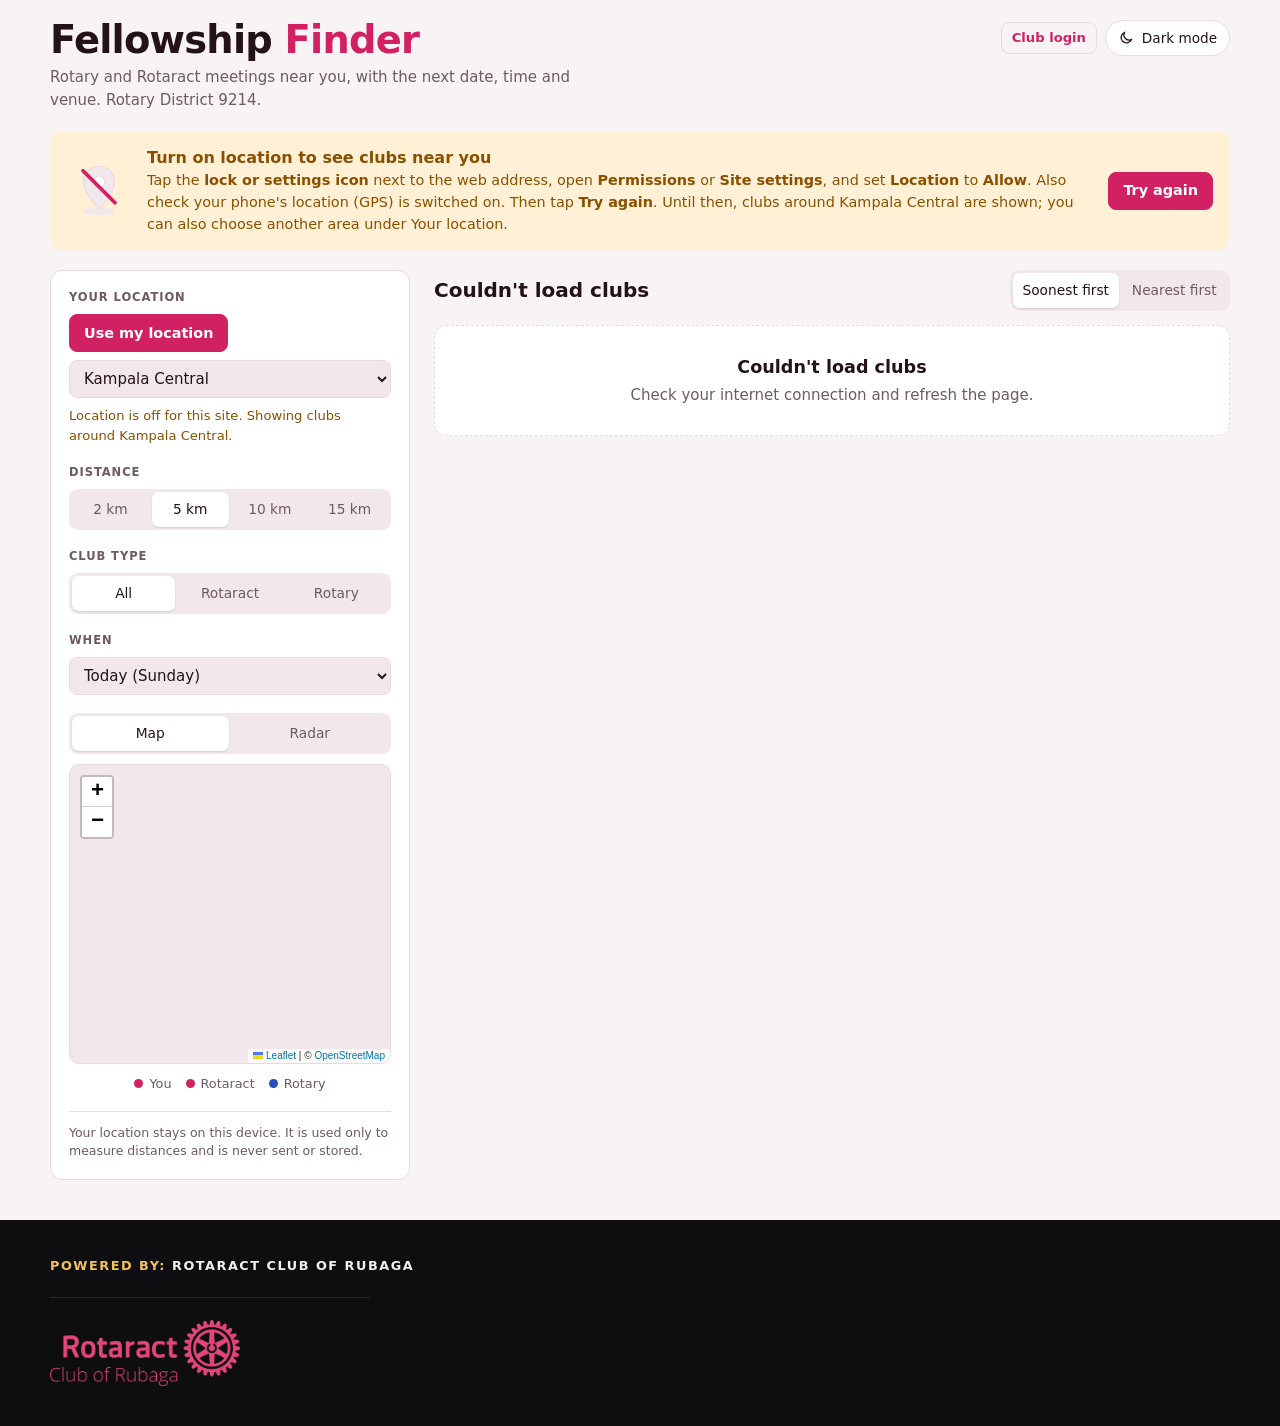
==== commit 916f299e: "Footer: club name is plain text (logo still links to the website) Co-Authored-By: Claude Opus 5.5 <n" ====
--- a/index.html
+++ b/index.html
@@ -162,7 +162,7 @@
 </div>
 <footer class="site-foot">
   <div class="foot-in">
-    <p class="foot-head"><span class="foot-label">Powered by:</span> <a class="foot-club" href="https://www.rotaractrubaga.org" target="_blank" rel="noopener">ROTARACT CLUB OF RUBAGA</a></p>
+    <p class="foot-head"><span class="foot-label">Powered by:</span> <span class="foot-club">ROTARACT CLUB OF RUBAGA</span></p>
     <a class="foot-brand" href="https://www.rotaractrubaga.org" target="_blank" rel="noopener" aria-label="Rotaract Club of Rubaga website (opens in a new tab)">
       <span class="club-logo"></span>
     </a>
--- a/assets/theme.css
+++ b/assets/theme.css
@@ -118,9 +118,7 @@
 }
 .foot-head{margin:0; font-size:.8rem; letter-spacing:.12em; text-transform:uppercase; font-weight:600}
 .foot-label{color:var(--foot-gold)}
-.foot-club{color:var(--foot-fg); text-decoration:underline; text-decoration-color:var(--foot-line); text-underline-offset:4px}
-.foot-club:hover{text-decoration-color:var(--foot-gold)}
-.foot-club:focus-visible{outline:2px solid var(--foot-gold); outline-offset:3px}
+.foot-club{color:var(--foot-fg)}
 .foot-brand{display:block; text-decoration:none; border-top:1px solid var(--foot-line); padding-top:22px; width:min(100%, 320px)}
 .foot-brand:focus-visible{outline:2px solid var(--foot-gold); outline-offset:6px}
 .foot-brand:hover .club-logo{opacity:.85}
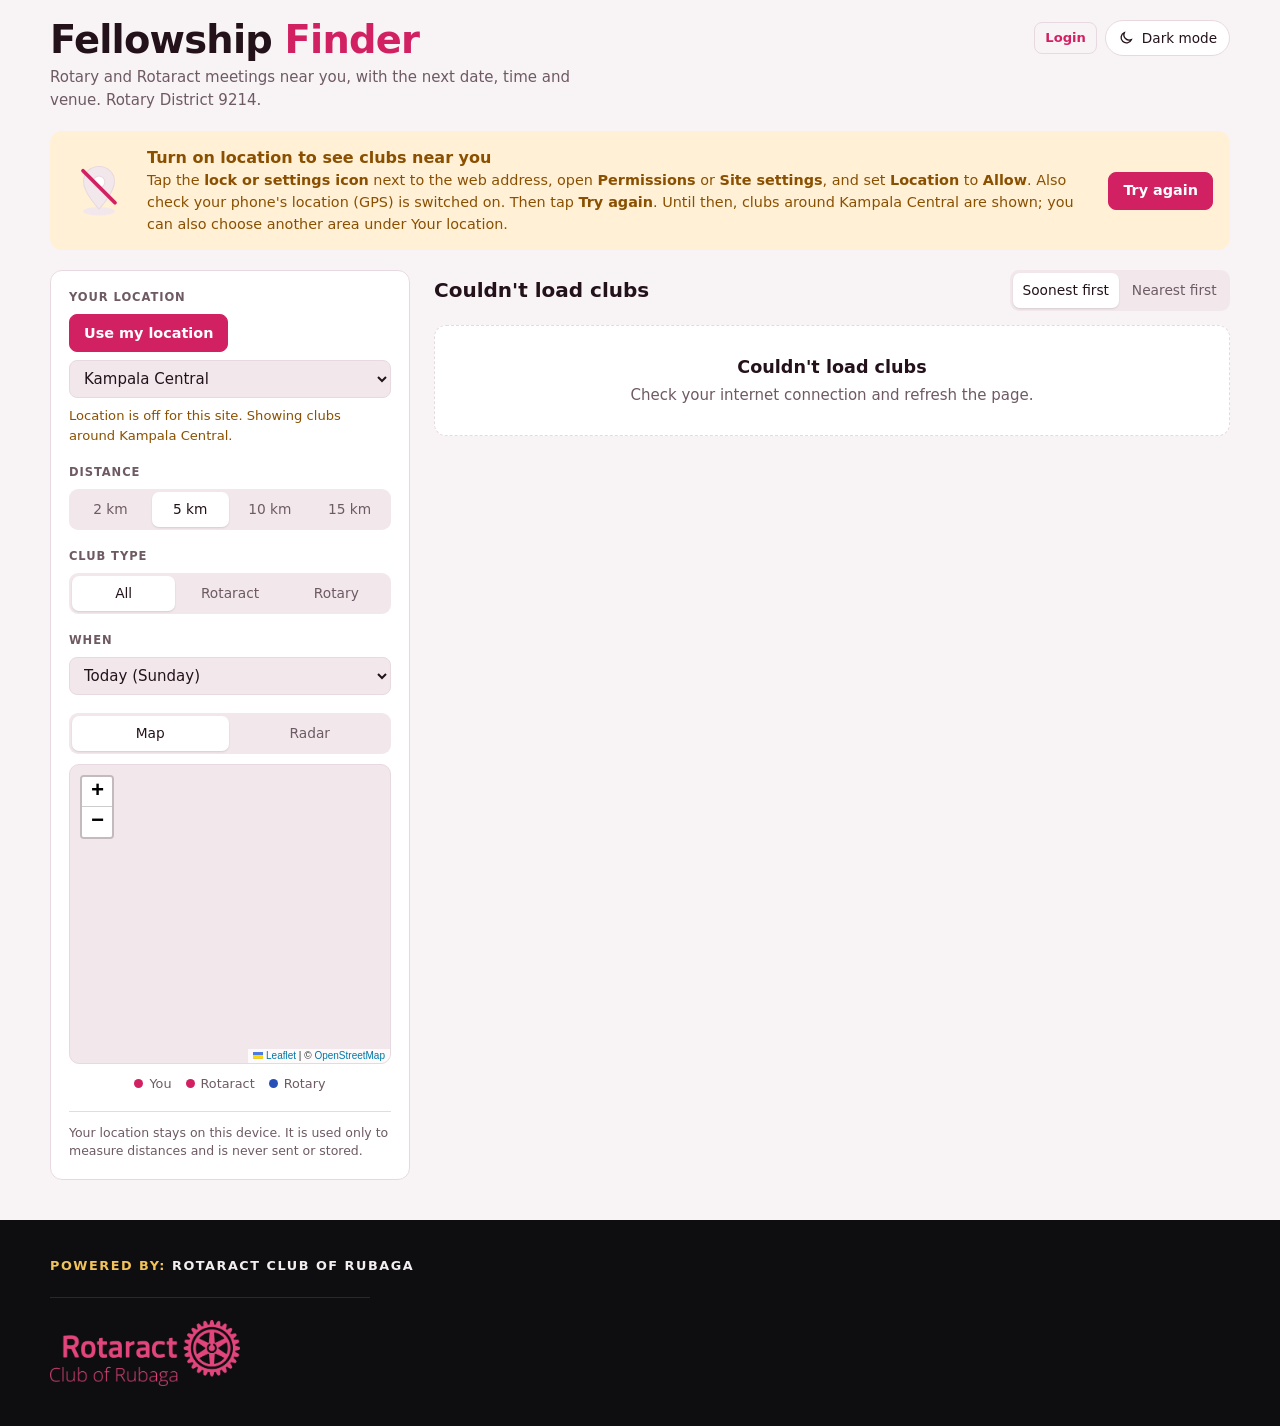
==== commit 23dce151: "Rename the Club login button to Login Co-Authored-By: Claude Opus 5.5 <noreply@anthropic.com> Claude" ====
--- a/index.html
+++ b/index.html
@@ -120,7 +120,7 @@
   <header class="top">
     <h1>Fellowship <span>Finder</span></h1>
     <div class="top-actions">
-      <a class="btn ghost small" href="admin.html">Club login</a>
+      <a class="btn ghost small" href="admin.html">Login</a>
       <button class="theme-btn" id="themeBtn" type="button"></button>
     </div>
     <p class="tagline">Rotary and Rotaract meetings near you, with the next date, time and venue. Rotary District 9214.</p>
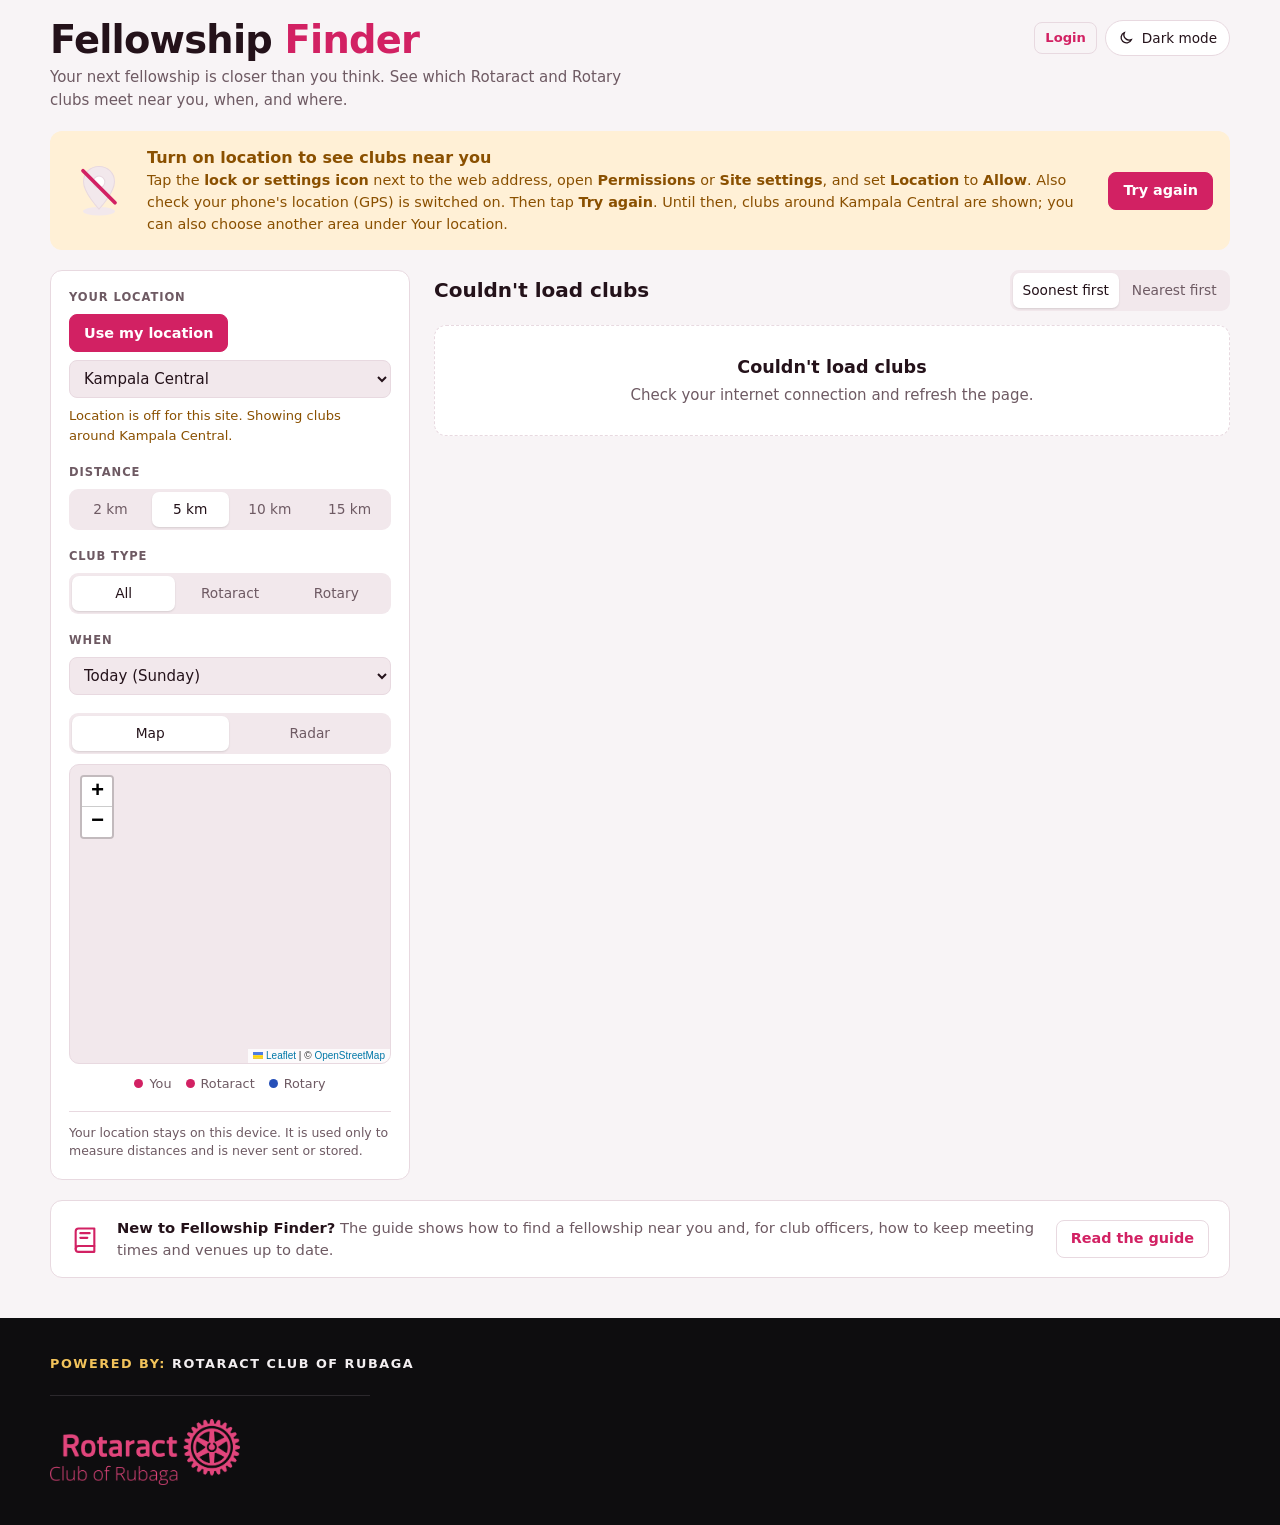
==== commit 292850a1: "Add a user guide page, a link to it above the footer, and a new tagline - guide.html: how to find a " ====
--- a/index.html
+++ b/index.html
@@ -4,7 +4,7 @@
 <meta charset="utf-8">
 <meta name="viewport" content="width=device-width,initial-scale=1,viewport-fit=cover">
 <meta name="robots" content="noindex,nofollow">
-<meta name="description" content="Find Rotary and Rotaract fellowships near you, with the next date, time and venue.">
+<meta name="description" content="Your next fellowship is closer than you think. See which Rotaract and Rotary clubs meet near you, when, and where.">
 <title>Fellowship Finder</title>
 <link rel="preconnect" href="https://fonts.googleapis.com">
 <link rel="preconnect" href="https://fonts.gstatic.com" crossorigin>
@@ -123,7 +123,7 @@
       <a class="btn ghost small" href="admin.html">Login</a>
       <button class="theme-btn" id="themeBtn" type="button"></button>
     </div>
-    <p class="tagline">Rotary and Rotaract meetings near you, with the next date, time and venue. Rotary District 9214.</p>
+    <p class="tagline">Your next fellowship is closer than you think. See which Rotaract and Rotary clubs meet near you, when, and where.</p>
   </header>
   <div class="sample-note" id="dataNote" role="note" hidden></div>
   <div class="loc-prompt" id="locPrompt" role="status" hidden></div>
@@ -159,6 +159,11 @@
     </main>
   </div>
 
+  <aside class="guide-note" aria-label="User guide">
+    <svg class="guide-ico" viewBox="0 0 24 24" aria-hidden="true"><path d="M4 5.5A2.5 2.5 0 0 1 6.5 3H20v15H6.5A2.5 2.5 0 0 0 4 20.5z"/><path d="M4 20.5A2.5 2.5 0 0 0 6.5 23H20v-5"/><path d="M8 7h8M8 11h6"/></svg>
+    <p><strong>New to Fellowship Finder?</strong> The guide shows how to find a fellowship near you and, for club officers, how to keep meeting times and venues up to date.</p>
+    <a class="btn ghost" href="guide.html">Read the guide</a>
+  </aside>
 </div>
 <footer class="site-foot">
   <div class="foot-in">
--- a/assets/theme.css
+++ b/assets/theme.css
@@ -132,6 +132,12 @@
   -webkit-mask:url("club-logo.png") center/contain no-repeat; mask:url("club-logo.png") center/contain no-repeat;
 }
 
+/* Note linking to the user guide (just above the footer) */
+.guide-note{display:flex; flex-wrap:wrap; align-items:center; gap:12px 18px; background:var(--surface); border:1px solid var(--line); border-radius:12px; padding:16px 20px}
+.guide-note p{flex:1 1 280px; margin:0; min-width:0; color:var(--muted); font-size:.92rem}
+.guide-note p strong{color:var(--fg)}
+.guide-ico{flex:none; width:28px; height:28px; fill:none; stroke:var(--accent); stroke-width:1.8; stroke-linecap:round; stroke-linejoin:round}
+
 /* Illustrations */
 .illo{display:block; width:100%; max-width:200px; height:auto; margin:0 auto}
 .illo-sm{max-width:96px}
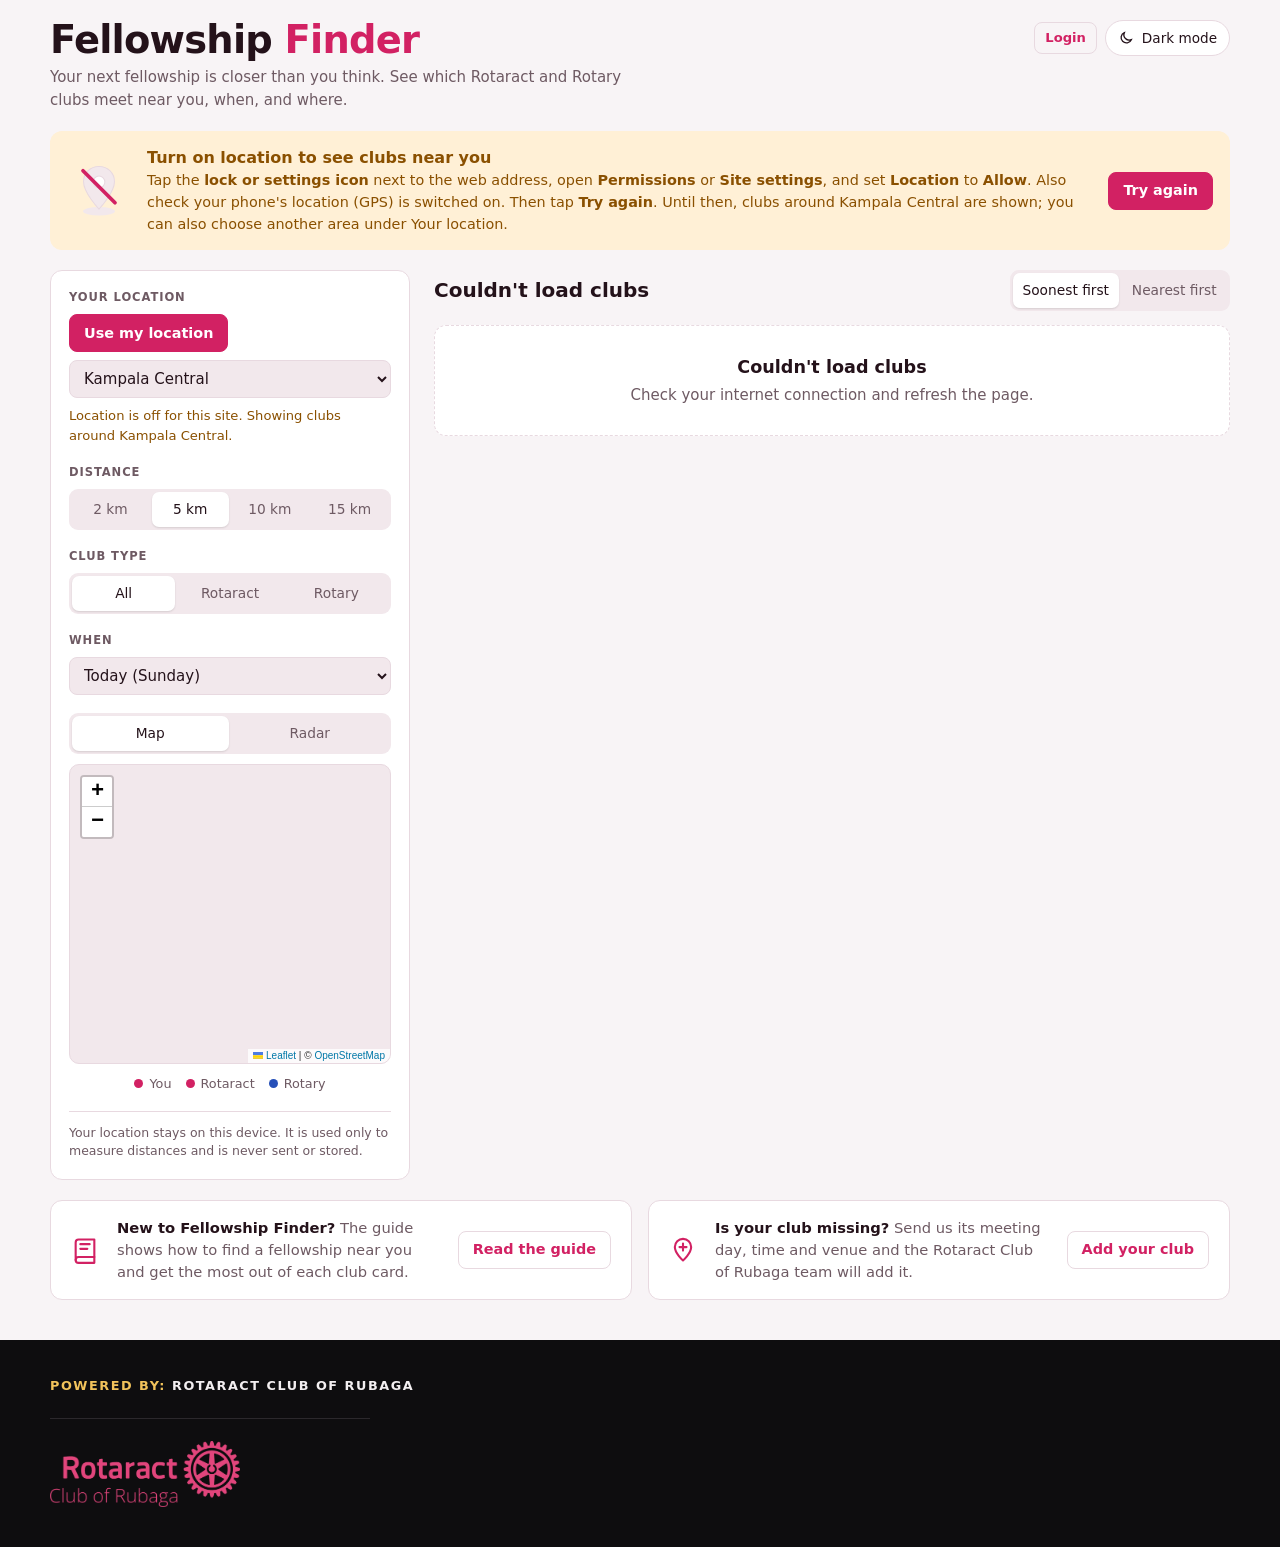
==== commit daac4b1c: "Run by the Rotaract Club of Rubaga; add-your-club form; hide confirmed label - New request.html: for" ====
--- a/index.html
+++ b/index.html
@@ -159,11 +159,18 @@
     </main>
   </div>
 
-  <aside class="guide-note" aria-label="User guide">
-    <svg class="guide-ico" viewBox="0 0 24 24" aria-hidden="true"><path d="M4 5.5A2.5 2.5 0 0 1 6.5 3H20v15H6.5A2.5 2.5 0 0 0 4 20.5z"/><path d="M4 20.5A2.5 2.5 0 0 0 6.5 23H20v-5"/><path d="M8 7h8M8 11h6"/></svg>
-    <p><strong>New to Fellowship Finder?</strong> The guide shows how to find a fellowship near you and, for club officers, how to keep meeting times and venues up to date.</p>
-    <a class="btn ghost" href="guide.html">Read the guide</a>
-  </aside>
+  <div class="notes">
+    <aside class="guide-note" aria-label="User guide">
+      <svg class="guide-ico" viewBox="0 0 24 24" aria-hidden="true"><path d="M4 5.5A2.5 2.5 0 0 1 6.5 3H20v15H6.5A2.5 2.5 0 0 0 4 20.5z"/><path d="M4 20.5A2.5 2.5 0 0 0 6.5 23H20v-5"/><path d="M8 7h8M8 11h6"/></svg>
+      <p><strong>New to Fellowship Finder?</strong> The guide shows how to find a fellowship near you and get the most out of each club card.</p>
+      <a class="btn ghost" href="guide.html">Read the guide</a>
+    </aside>
+    <aside class="guide-note" aria-label="Add your club">
+      <svg class="guide-ico" viewBox="0 0 24 24" aria-hidden="true"><path d="M12 21s-7-6.2-7-11.5A7 7 0 0 1 19 9.5C19 14.8 12 21 12 21z"/><path d="M12 6.5v6M9 9.5h6"/></svg>
+      <p><strong>Is your club missing?</strong> Send us its meeting day, time and venue and the Rotaract Club of Rubaga team will add it.</p>
+      <a class="btn ghost" href="request.html">Add your club</a>
+    </aside>
+  </div>
 </div>
 <footer class="site-foot">
   <div class="foot-in">
@@ -379,9 +386,7 @@
     let notices = "";
     if (it.cancelledBefore) notices += '<div class="notice cancel"><strong>Cancelled ' + F.fmtDayHtml(it.cancelledBefore.day) + (it.cancelledBefore.reason ? ':</strong> ' + esc(it.cancelledBefore.reason) + '.' : '.</strong>') + '</div>';
     if (n && n.moved) notices += '<div class="notice moved"><strong>Changed for this meeting' + (n.reason ? ':</strong> ' + esc(n.reason) + '.' : '.</strong>') + ' Now ' + F.fmtDayHtml(n.day) + ', ' + F.fmtTime(n.time) + (n.venue_name !== m.venue_name ? ' at ' + esc(n.venue_name) : '') + '.</div>';
-    const ago = F.daysAgo(c.verified_at), stale = ago == null || ago > 90;
     const chips = '<span class="chip">' + MODE[m.mode] + '</span>' +
-      '<span class="chip' + (stale ? ' stale' : '') + '">' + (ago == null ? 'Not yet confirmed by the club' : stale ? 'Not confirmed for ' + ago + ' days' : 'Confirmed ' + (ago === 0 ? 'today' : ago + ' day' + (ago === 1 ? '' : 's') + ' ago')) + '</span>' +
       (c.is_sample ? '<span class="chip sample">Sample</span>' : '');
     const when = n ? '<div class="when">' + relLabel(n) + ' · ' + F.fmtDayHtml(n.day) + ', ' + F.fmtTime(n.time) + '</div>' : '<div class="when">No meeting scheduled in the next 10 weeks</div>';
     const wa = c.contact_whatsapp ? String(c.contact_whatsapp).replace(/[^\d]/g, "") : "";
--- a/assets/theme.css
+++ b/assets/theme.css
@@ -133,6 +133,8 @@
 }
 
 /* Note linking to the user guide (just above the footer) */
+.notes{display:grid; grid-template-columns:repeat(2, minmax(0,1fr)); gap:16px}
+@media (max-width:860px){ .notes{grid-template-columns:minmax(0,1fr)} }
 .guide-note{display:flex; flex-wrap:wrap; align-items:center; gap:12px 18px; background:var(--surface); border:1px solid var(--line); border-radius:12px; padding:16px 20px}
 .guide-note p{flex:1 1 280px; margin:0; min-width:0; color:var(--muted); font-size:.92rem}
 .guide-note p strong{color:var(--fg)}
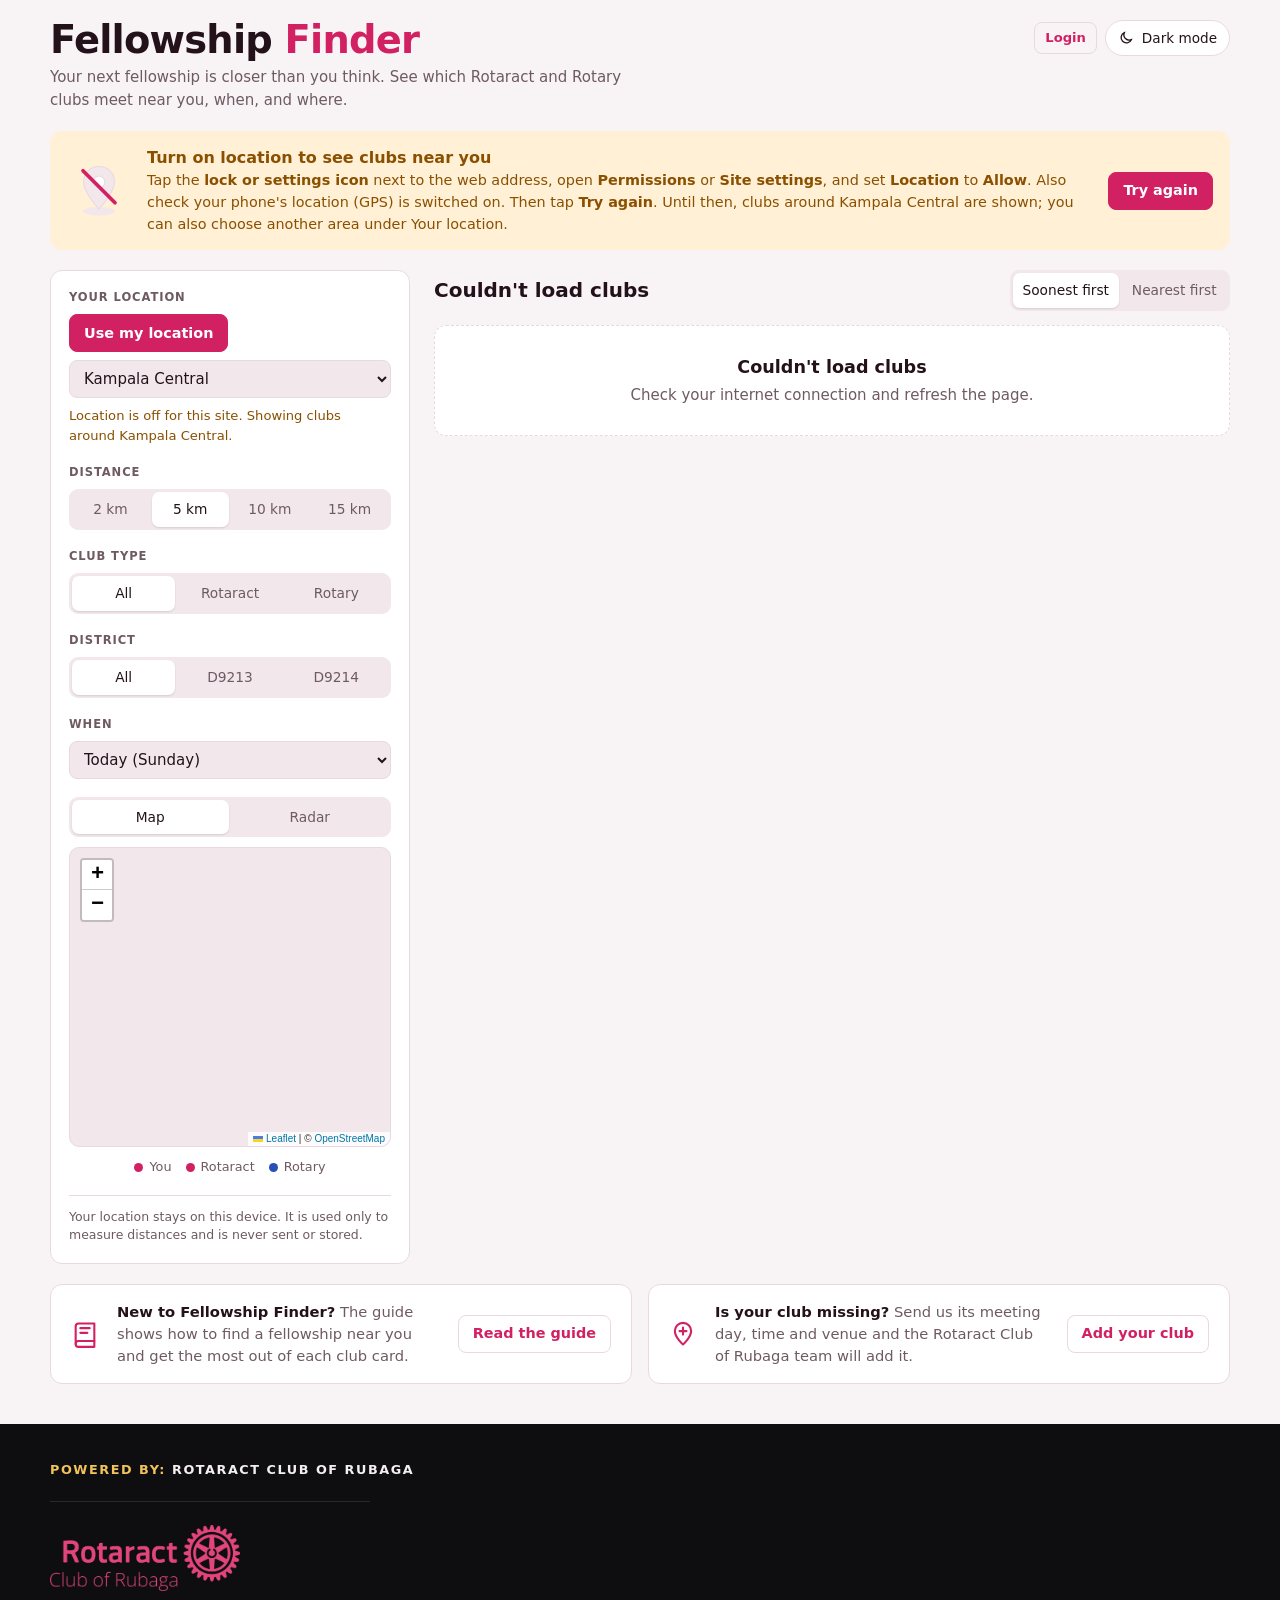
==== commit dd8d308e: "Support two districts: D9213 and D9214 - Public page: District filter (All, D9213, D9214), district " ====
--- a/index.html
+++ b/index.html
@@ -90,6 +90,7 @@
 .body{padding:14px 16px; display:flex; flex-direction:column; gap:6px; min-width:0}
 .row1{display:flex; justify-content:space-between; align-items:center; gap:8px; flex-wrap:wrap}
 .tag{display:inline-flex; align-items:center; gap:6px; font-size:.74rem; font-weight:600; letter-spacing:.06em; text-transform:uppercase}
+.tag .dist-tag{margin-left:4px; padding:1px 6px; border-radius:99px; background:var(--sunk); color:var(--muted); font-size:.68rem; letter-spacing:.04em}
 .tag.rotary{color:var(--rotary)} .tag.rotaract{color:var(--rotaract)}
 .dist{font-family:var(--font-mono); font-size:.82rem; color:var(--muted); font-variant-numeric:tabular-nums}
 .club h3{font-size:1.12rem; font-weight:700; line-height:1.25}
@@ -140,6 +141,7 @@
       </div>
       <div class="field"><span class="label" id="lblRadius">Distance</span><div class="seg" id="radius" role="group" aria-labelledby="lblRadius"></div></div>
       <div class="field"><span class="label" id="lblType">Club type</span><div class="seg" id="type" role="group" aria-labelledby="lblType"></div></div>
+      <div class="field"><span class="label" id="lblDistrict">District</span><div class="seg" id="district" role="group" aria-labelledby="lblDistrict"></div></div>
       <div class="field"><label class="label" id="lblWhen" for="when">When</label><select id="when"></select></div>
       <div class="radar-box">
         <div class="seg" id="view" role="group" aria-label="Map or radar view"></div>
@@ -200,7 +202,7 @@
     ["Nansana", 0.3640, 32.5280], ["Entebbe", 0.0512, 32.4637], ["Mukono", 0.3533, 32.7553]
   ];
   const MODE = {in_person:"In person", hybrid:"In person + online", online:"Online"};
-  const state = { here:null, radius:5, type:"all", when:"d0", manual:false, located:false, sort:"soonest", hot:null, loaded:false, error:null };
+  const state = { here:null, radius:5, type:"all", district:"all", when:"d0", manual:false, located:false, sort:"soonest", hot:null, loaded:false, error:null };
   const data = { clubs:{}, meetings:[], changes:{} };
 
   // ---------- Load data ----------
@@ -260,6 +262,7 @@
   }
   seg($("radius"), "radius", [[2,"2 km"],[5,"5 km"],[10,"10 km"],[15,"15 km"]]);
   seg($("type"), "type", [["all","All"],["rotaract","Rotaract"],["rotary","Rotary"]]);
+  seg($("district"), "district", [["all","All"],["9213","D9213"],["9214","D9214"]]);
   // "When": today by default, any of the next 7 days, or wider
   let whenBuiltFor = null;
   function dayWord(off, cap){ const w = F.WD_LONG[new Date(F.todayMs() + off*DAY).getUTCDay()]; return off === 0 ? (cap ? "Today" : "today") : off === 1 ? (cap ? "Tomorrow" : "tomorrow") : w; }
@@ -333,12 +336,13 @@
   // ---------- Results ----------
   // Results for the current filters, or for "what if" overrides (used by the suggestions)
   function compute(over){
-    const o = Object.assign({radius:state.radius, when:state.when, type:state.type, sort:state.sort}, over || {});
+    const o = Object.assign({radius:state.radius, when:state.when, type:state.type, district:state.district, sort:state.sort}, over || {});
     const t0 = F.todayMs(), byClub = {};
     data.meetings.forEach(m => {
       if (m.mode === "online" || m.lat == null) return;
       const club = data.clubs[m.club_id];
       if (!club || (o.type !== "all" && club.type !== o.type)) return;
+      if (o.district !== "all" && String(club.district || 9214) !== o.district) return;
       const dist = F.haversine(state.here, m);
       if (dist > o.radius) return;
       const occ = F.occurrences(m, data.changes[m.id] || []);
@@ -393,7 +397,7 @@
     const contact = (c.contact_whatsapp || c.contact_email) ? '<p class="contact">Contact: ' + [c.contact_whatsapp ? '<span>' + esc(c.contact_whatsapp) + '</span>' : '', c.contact_email ? '<span>' + esc(c.contact_email) + '</span>' : ''].filter(Boolean).join(' · ') + '</p>' : '';
     return '<article class="club" id="card-' + esc(c.id) + '" data-id="' + esc(c.id) + '">' + stub(n) +
       '<div class="body">' +
-        '<div class="row1"><span class="tag ' + c.type + '"><i class="sw ' + c.type + '"></i>' + (c.type === "rotary" ? "Rotary" : "Rotaract") + '</span><span class="dist">' + F.fmtKm(it.dist) + ' away</span></div>' +
+        '<div class="row1"><span class="tag ' + c.type + '"><i class="sw ' + c.type + '"></i>' + (c.type === "rotary" ? "Rotary" : "Rotaract") + '<span class="dist-tag">D' + esc(c.district || 9214) + '</span></span><span class="dist">' + F.fmtKm(it.dist) + ' away</span></div>' +
         '<h3>' + esc(c.name) + '</h3>' + when +
         '<p class="venue"><strong>' + esc(venue) + '</strong>' + (m.area ? ' · ' + esc(m.area) : '') + '</p>' +
         (m.directions_note ? '<p class="pattern">' + esc(m.directions_note) + '</p>' : '') +
@@ -454,7 +458,7 @@
     const ill = window.FF_ILLO ? FF_ILLO.empty : "";
     const wp = whenPhrase(state.when);
     const typeWord = {all:"clubs", rotary:"Rotary clubs", rotaract:"Rotaract clubs"}[state.type];
-    const head = "No " + typeWord + (wp ? " meet " + wp : "") + " within " + state.radius + " km";
+    const head = "No " + typeWord + (state.district !== "all" ? " in D" + state.district : "") + (wp ? " meet " + wp : "") + " within " + state.radius + " km";
     const opts = [];
     let prev = 0;
     [5, 10, 15].filter(r => r > state.radius).forEach(r => {          // wider, same day: only if it adds clubs
@@ -464,6 +468,10 @@
     if (state.when !== "week" && state.when !== "any"){              // same distance, later this week
       const n = compute({when:"week"}).length;
       if (n) opts.push({set:{when:"week"}, label: plural(n, "club") + " within " + state.radius + " km in the next 7 days"});
+    }
+    if (state.district !== "all"){                                   // other district
+      const n = compute({district:"all"}).length;
+      if (n) opts.push({set:{district:"all"}, label: "Include both districts (" + plural(n, "club") + ")"});
     }
     if (state.type !== "all"){                                       // other club type
       const n = compute({type:"all"}).length;
@@ -489,6 +497,7 @@
     if (x.set.radius) setSeg("radius", "radius", x.set.radius);
     if (x.set.when){ state.when = x.set.when; $("when").value = x.set.when; }
     if (x.set.type) setSeg("type", "type", x.set.type);
+    if (x.set.district) setSeg("district", "district", x.set.district);
     render();
   }
 
@@ -549,7 +558,7 @@
     const dOff = /^d\d$/.test(state.when) ? +state.when.slice(1) : null;
     const whenTxt = dOff !== null ? " meeting " + (dOff < 2 ? dayWord(dOff) : "on " + dayWord(dOff)) : {any:"", week:" meeting in the next 7 days"}[state.when];
     const typeTxt = {all:"clubs", rotary:"Rotary clubs", rotaract:"Rotaract clubs"}[state.type];
-    $("count").textContent = items.length + " " + (items.length === 1 ? typeTxt.replace(/s$/, "") : typeTxt) + whenTxt + " within " + state.radius + " km";
+    $("count").textContent = items.length + " " + (items.length === 1 ? typeTxt.replace(/s$/, "") : typeTxt) + (state.district !== "all" ? " in D" + state.district : "") + whenTxt + " within " + state.radius + " km";
     $("list").innerHTML = items.length ? items.map(card).join("") : emptyHtml();
     $("list").querySelectorAll("[data-sug]").forEach(b => b.addEventListener("click", () => applySuggestion(+b.dataset.sug)));
     drawRadar(items);
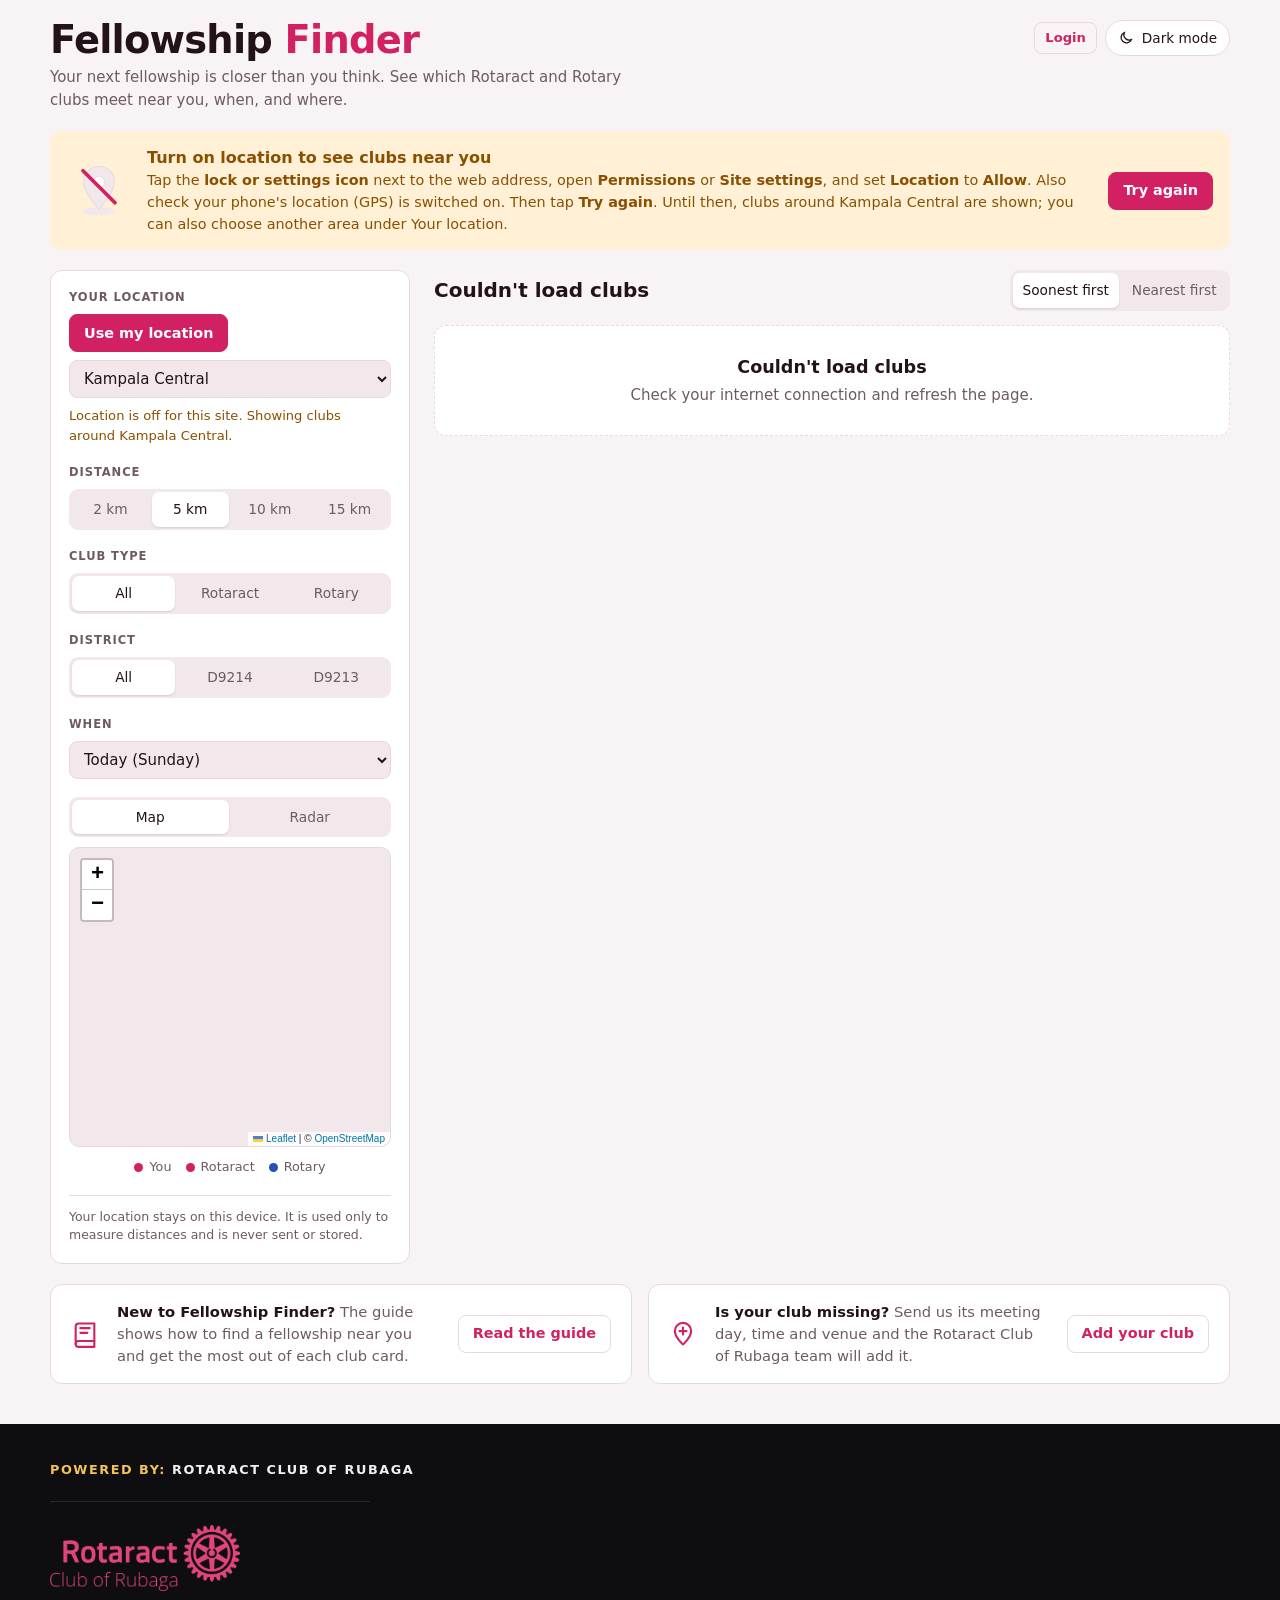
==== commit dec9e140: "District filter: D9214 before D9213 Co-Authored-By: Claude Opus 5.5 <noreply@anthropic.com> Claude-S" ====
--- a/index.html
+++ b/index.html
@@ -262,7 +262,7 @@
   }
   seg($("radius"), "radius", [[2,"2 km"],[5,"5 km"],[10,"10 km"],[15,"15 km"]]);
   seg($("type"), "type", [["all","All"],["rotaract","Rotaract"],["rotary","Rotary"]]);
-  seg($("district"), "district", [["all","All"],["9213","D9213"],["9214","D9214"]]);
+  seg($("district"), "district", [["all","All"],["9214","D9214"],["9213","D9213"]]);
   // "When": today by default, any of the next 7 days, or wider
   let whenBuiltFor = null;
   function dayWord(off, cap){ const w = F.WD_LONG[new Date(F.todayMs() + off*DAY).getUTCDay()]; return off === 0 ? (cap ? "Today" : "today") : off === 1 ? (cap ? "Tomorrow" : "tomorrow") : w; }
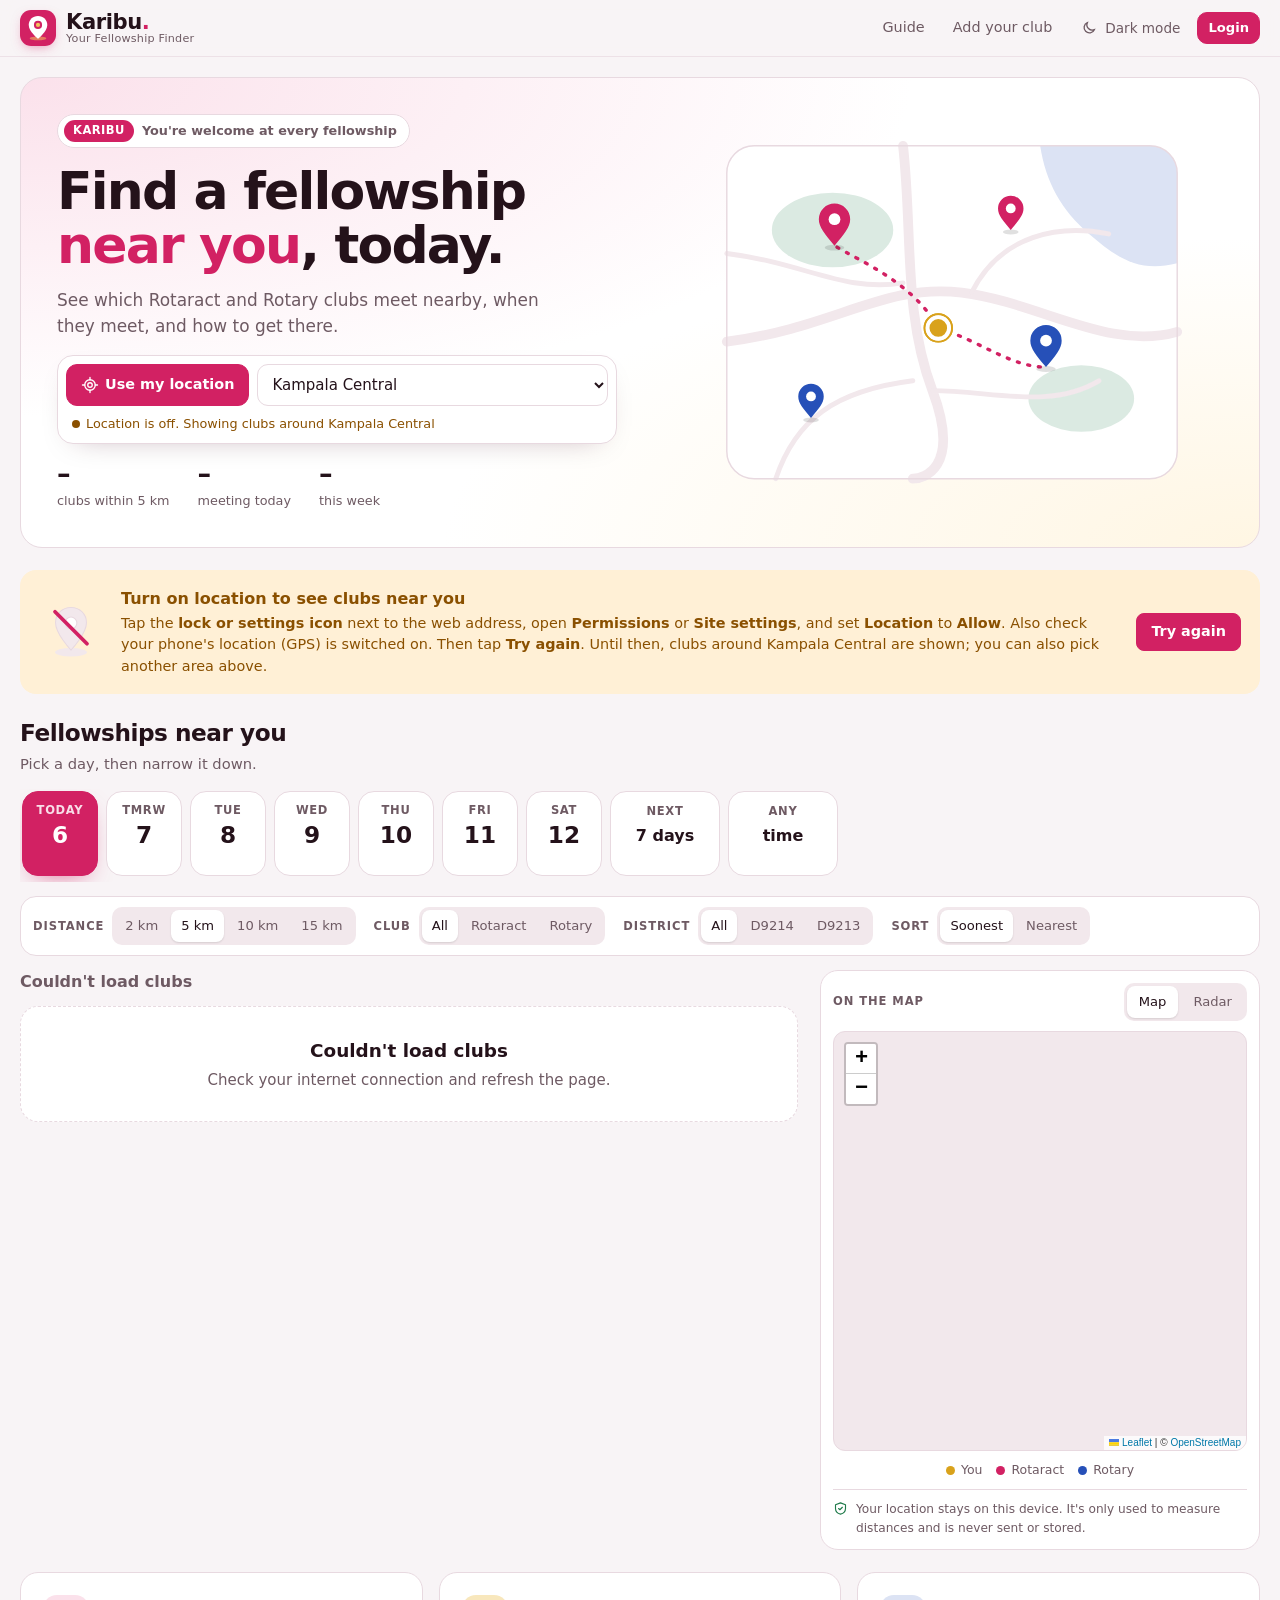
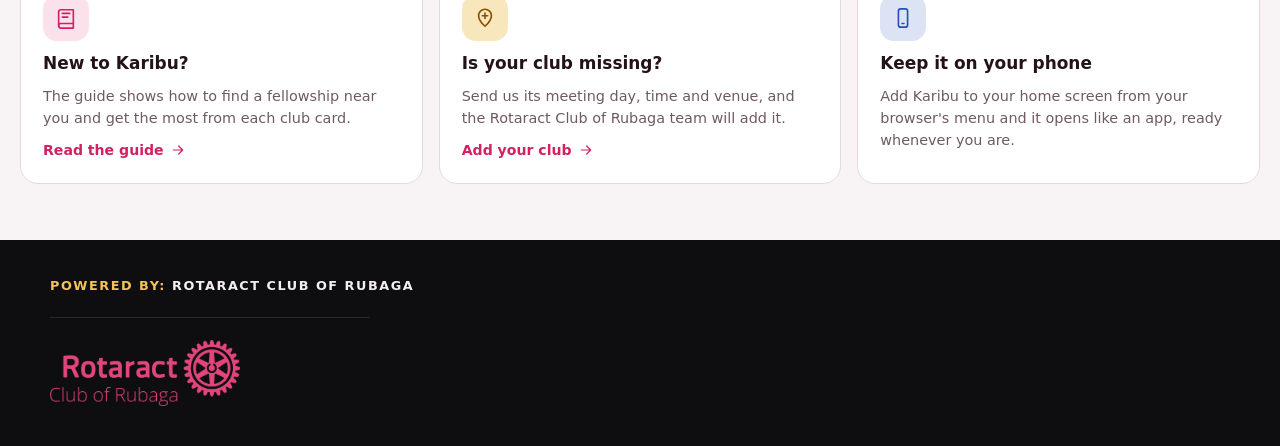
==== commit 2684ca08: "Rename to Karibu (Your Fellowship Finder) and redesign the public page - New name everywhere: Karibu" ====
--- a/index.html
+++ b/index.html
@@ -4,8 +4,8 @@
 <meta charset="utf-8">
 <meta name="viewport" content="width=device-width,initial-scale=1,viewport-fit=cover">
 <meta name="robots" content="noindex,nofollow">
-<meta name="description" content="Your next fellowship is closer than you think. See which Rotaract and Rotary clubs meet near you, when, and where.">
-<title>Fellowship Finder</title>
+<meta name="description" content="Karibu, your fellowship finder. See which Rotaract and Rotary clubs meet near you, when, and where.">
+<title>Karibu</title>
 <link rel="preconnect" href="https://fonts.googleapis.com">
 <link rel="preconnect" href="https://fonts.gstatic.com" crossorigin>
 <link rel="stylesheet" href="https://fonts.googleapis.com/css2?family=Google+Sans:wght@400;500;600;700&display=swap">
@@ -18,45 +18,173 @@
 <link rel="apple-touch-icon" href="assets/icons/apple-touch-icon.png">
 <link rel="manifest" href="manifest.webmanifest">
 <meta name="theme-color" content="#D22163">
-<meta name="apple-mobile-web-app-title" content="Fellowships">
+<meta name="apple-mobile-web-app-title" content="Karibu">
 <style>
-/* Layout: two-pane locator. Left: location controls + distance radar (sticky on wide screens). Right: meeting list with ticket-style date stubs. */
-header.top{display:grid; grid-template-columns:minmax(0,1fr) auto; align-items:start; gap:6px 16px}
-.top-actions{display:flex; align-items:center; gap:8px; justify-self:end}
-.tagline{grid-column:1 / -1; margin:0; color:var(--muted); max-width:60ch}
-@media (max-width:520px){ .top-actions .theme-btn span{display:none} .top-actions .theme-btn{padding:0 10px} }
-.loc-prompt{display:flex; flex-wrap:wrap; align-items:center; gap:10px 16px; padding:14px 16px; border-radius:12px; border:1px solid var(--line); background:var(--surface)}
+/* Layout: sticky top bar; illustrated hero (location + live stats | map illustration with "next near you" card);
+   day strip and filter toolbar; club list beside a sticky map; feature cards; black footer. */
+:root{ --hero-a:#FBE1EB; --hero-b:#FFF6E3; --radius-lg:22px }
+@media (prefers-color-scheme: dark){ :root:not([data-theme="light"]){ --hero-a:#3A2C33; --hero-b:#2F2C26 } }
+:root[data-theme="dark"]{ --hero-a:#3A2C33; --hero-b:#2F2C26 }
+.ico{width:18px; height:18px; flex:none; fill:none; stroke:currentColor; stroke-width:1.8; stroke-linecap:round; stroke-linejoin:round}
+
+/* ---------- Page ---------- */
+.page{max-width:1240px; margin:0 auto; box-sizing:content-box; padding-left:max(16px, env(safe-area-inset-left, 0px)); padding-right:max(16px, env(safe-area-inset-right, 0px)); padding-block:20px 56px; display:flex; flex-direction:column; gap:22px}
+.sample-note{justify-self:start; align-self:flex-start; font-size:.82rem; background:var(--warn-bg); color:var(--warn); padding:6px 12px; border-radius:99px; font-weight:500}
+
+/* ---------- Hero ---------- */
+.hero{position:relative; overflow:hidden; border-radius:var(--radius-lg); border:1px solid var(--line);
+  background:radial-gradient(120% 120% at 0% 0%, var(--hero-a) 0%, transparent 60%), radial-gradient(120% 120% at 100% 100%, var(--hero-b) 0%, transparent 55%), var(--surface);
+  display:grid; grid-template-columns:minmax(0, 1.05fr) minmax(0, .95fr); gap:24px; padding:36px}
+@media (max-width:900px){ .hero{grid-template-columns:minmax(0,1fr); padding:24px 20px} }
+.hero-txt{display:flex; flex-direction:column; gap:16px; min-width:0; justify-content:center}
+.welcome{display:inline-flex; align-items:center; gap:8px; align-self:flex-start; padding:5px 12px 5px 6px; border-radius:99px; background:var(--surface); border:1px solid var(--line); font-size:.8rem; font-weight:600; color:var(--muted)}
+.welcome b{display:inline-grid; place-items:center; height:22px; padding:0 9px; border-radius:99px; background:var(--accent); color:#fff; font-size:.72rem; letter-spacing:.04em}
+.hero h1{font-size:clamp(2rem, 4.6vw, 3.25rem); line-height:1.04; letter-spacing:-.035em; font-weight:700; max-width:14ch}
+.hero h1 em{font-style:normal; color:var(--accent)}
+.hero .lead{margin:0; font-size:1.06rem; color:var(--muted); max-width:46ch}
+.locbar{display:flex; flex-wrap:wrap; align-items:center; gap:8px; padding:8px; border-radius:16px; background:var(--surface); border:1px solid var(--line); box-shadow:0 10px 30px -18px rgba(60,10,30,.35); max-width:560px}
+.locbar .btn{border-radius:11px; min-height:42px}
+.locbar select{flex:1 1 170px; width:auto; min-height:42px; border-radius:11px; background:var(--surface)}
+.status{flex-basis:100%; margin:0; padding:0 6px 2px; font-size:.8rem; color:var(--muted); display:flex; align-items:center; gap:6px}
+.status::before{content:""; width:8px; height:8px; border-radius:50%; background:var(--muted); flex:none}
+.status.on::before{background:var(--ok); box-shadow:0 0 0 3px var(--ok-bg)}
+.status.err{color:var(--warn)} .status.err::before{background:var(--warn)}
+.stats{display:flex; flex-wrap:wrap; gap:10px 28px}
+.stat{display:flex; flex-direction:column}
+.stat b{font-family:var(--font-display); font-size:1.7rem; line-height:1; font-variant-numeric:tabular-nums; letter-spacing:-.02em}
+.stat span{font-size:.8rem; color:var(--muted); margin-top:4px}
+
+.hero-art{position:relative; min-height:320px; display:flex; align-items:center; justify-content:center}
+@media (max-width:900px){ .hero-art{min-height:250px} }
+.art-svg{width:100%; max-width:470px; height:auto; display:block}
+.art-svg .a-land{fill:var(--surface)}
+.art-svg .a-frame{fill:none; stroke:var(--line); stroke-width:1.5}
+.art-svg .a-park{fill:color-mix(in srgb, var(--ok) 16%, var(--surface))}
+.art-svg .a-water{fill:color-mix(in srgb, var(--rotary) 16%, var(--surface))}
+.art-svg .a-road{fill:none; stroke:var(--sunk); stroke-width:10; stroke-linecap:round}
+.art-svg .a-road2{fill:none; stroke:var(--sunk); stroke-width:5; stroke-linecap:round}
+.art-svg .a-route{fill:none; stroke:var(--accent); stroke-width:3.5; stroke-linecap:round; stroke-dasharray:2 9}
+.art-svg .a-ring{fill:none; stroke:var(--gold); stroke-width:2; transform-box:fill-box; transform-origin:center; animation:ring 2.4s ease-out infinite}
+.art-svg .a-ring.r2{animation-delay:1.2s}
+.art-svg .a-me{fill:var(--gold); stroke:var(--surface); stroke-width:4}
+.art-svg .a-pin-c{fill:var(--rotaract)} .art-svg .a-pin-b{fill:var(--rotary)}
+.art-svg .a-pin-dot{fill:var(--surface)}
+.art-svg .a-shadow{fill:rgba(0,0,0,.12)}
+@keyframes ring{from{transform:scale(.4); opacity:.9} to{transform:scale(2.6); opacity:0}}
+.next-card{position:absolute; left:4%; bottom:6%; width:min(300px, 78%); background:var(--surface); border:1px solid var(--line); border-radius:16px; padding:12px 14px; box-shadow:0 18px 40px -20px rgba(40,10,25,.5); display:flex; gap:12px; align-items:center; text-decoration:none; color:var(--fg)}
+.next-card[hidden]{display:none}
+.next-card:hover{border-color:var(--accent)}
+.next-card .nd{width:46px; flex:none; text-align:center; border-radius:12px; background:var(--accent); color:#fff; padding:6px 0; line-height:1.05}
+.next-card .nd small{display:block; font-size:.62rem; text-transform:uppercase; letter-spacing:.08em; opacity:.85}
+.next-card .nd b{font-family:var(--font-display); font-size:1.25rem}
+.next-card .nt{min-width:0; display:flex; flex-direction:column}
+.next-card .nl{font-size:.68rem; letter-spacing:.08em; text-transform:uppercase; color:var(--accent); font-weight:700}
+.next-card .nn{font-weight:700; font-size:.92rem; overflow:hidden; text-overflow:ellipsis; white-space:nowrap}
+.next-card .nw{font-size:.78rem; color:var(--muted); overflow:hidden; text-overflow:ellipsis; white-space:nowrap}
+.float-chip{position:absolute; right:5%; top:8%; display:flex; align-items:center; gap:8px; background:var(--surface); border:1px solid var(--line); border-radius:99px; padding:6px 12px 6px 6px; font-size:.78rem; font-weight:600; box-shadow:0 12px 30px -18px rgba(40,10,25,.5)}
+.float-chip i{display:grid; place-items:center; width:24px; height:24px; border-radius:50%; background:var(--gold-soft); color:var(--warn); font-style:normal}
+
+/* ---------- Location prompt ---------- */
+.loc-prompt{display:flex; flex-wrap:wrap; align-items:center; gap:12px 18px; padding:16px 18px; border-radius:16px; border:1px solid var(--line); background:var(--surface)}
 .loc-prompt.denied{background:var(--warn-bg); border-color:transparent; color:var(--warn)}
 .loc-prompt .lp-text{flex:1 1 260px; min-width:0; font-size:.9rem}
+.loc-prompt .lp-text strong{display:block; font-size:1rem; color:var(--fg); margin-bottom:2px}
+.loc-prompt.denied .lp-text strong{color:var(--warn)}
 .loc-prompt .illo{flex:none; width:64px; margin:0}
-.loc-prompt .lp-text strong{display:block; font-size:1rem; color:var(--fg)}
-.loc-prompt.denied .lp-text strong{color:var(--warn)}
-.empty .row{display:flex; flex-wrap:wrap; gap:8px; justify-content:center; margin-top:12px}
-header.top h1{font-size:clamp(1.6rem, 3.4vw, 2.4rem); font-weight:700; letter-spacing:-.02em; line-height:1.05}
-header.top h1 span{color:var(--accent)}
-.sample-note{justify-self:start; font-size:.82rem; background:var(--warn-bg); color:var(--warn); padding:6px 10px; border-radius:6px; font-weight:500}
-
-.layout{display:grid; grid-template-columns:minmax(0, 360px) minmax(0, 1fr); gap:24px; align-items:start}
-@media (max-width:860px){ .layout{grid-template-columns:minmax(0,1fr)} }
-.panel{display:flex; flex-direction:column; gap:18px; background:var(--surface); border:1px solid var(--line); border-radius:12px; padding:18px}
-@media (min-width:861px){ .panel{position:sticky; top:calc(env(safe-area-inset-top, 0px) + 12px)} }
-.field{display:flex; flex-direction:column; gap:8px}
-.loc-row{display:flex; gap:8px; flex-wrap:wrap}
-.loc-row select{flex:1 1 160px; width:auto}
-.status{font-size:.82rem; color:var(--muted); margin:0}
-.status.err{color:var(--warn)}
-
-.radar-box{display:flex; flex-direction:column; gap:10px}
-.map{height:300px; border-radius:10px; border:1px solid var(--line); background:var(--sunk); z-index:0}
-.map .leaflet-tile-pane{filter:var(--tile-filter)}
-.map .leaflet-control-attribution{font-size:10px}
-@media (max-width:860px){ .map{height:260px} }
+
+/* ---------- Day strip + toolbar ---------- */
+.finder{display:flex; flex-direction:column; gap:14px}
+.sec-head{display:flex; flex-wrap:wrap; align-items:flex-end; justify-content:space-between; gap:8px 16px}
+.sec-head h2{font-size:1.45rem; font-weight:700; letter-spacing:-.02em}
+.sec-head p{margin:2px 0 0; color:var(--muted); font-size:.92rem}
+.days{display:flex; gap:8px; overflow-x:auto; padding:2px 2px 6px; scrollbar-width:thin}
+.day{flex:none; display:flex; flex-direction:column; align-items:center; gap:2px; min-width:76px; padding:10px 8px 9px; border-radius:16px; border:1px solid var(--line); background:var(--surface); cursor:pointer; color:var(--fg); position:relative; transition:transform .15s, border-color .15s}
+.day:hover{border-color:var(--accent); transform:translateY(-1px)}
+.day .dw{font-size:.72rem; font-weight:600; letter-spacing:.06em; text-transform:uppercase; color:var(--muted)}
+.day .dn{font-family:var(--font-display); font-size:1.45rem; font-weight:700; line-height:1.1}
+.day .dc{font-size:.72rem; color:var(--muted); font-variant-numeric:tabular-nums}
+.day .dc.has{color:var(--ok); font-weight:600}
+.day.wide{min-width:110px; justify-content:center}
+.day.wide .dn{font-size:1rem; margin:4px 0 2px}
+.day[aria-pressed="true"]{background:var(--accent); border-color:var(--accent); color:#fff; box-shadow:0 10px 24px -12px rgba(210,33,99,.7)}
+.day[aria-pressed="true"] .dw, .day[aria-pressed="true"] .dc{color:rgba(255,255,255,.85)}
+:root[data-theme="dark"] .day[aria-pressed="true"]{background:#C8346C; border-color:#C8346C}
+@media (prefers-color-scheme: dark){ :root:not([data-theme="light"]) .day[aria-pressed="true"]{background:#C8346C; border-color:#C8346C} }
+
+.toolbar{display:flex; flex-wrap:wrap; align-items:center; gap:10px 18px; padding:10px 12px; border-radius:16px; background:var(--surface); border:1px solid var(--line)}
+.tgroup{display:flex; align-items:center; gap:8px; min-width:0}
+.tgroup .label{white-space:nowrap}
+.tgroup .seg{background:var(--sunk); border-radius:10px}
+.tgroup .seg button{padding:6px 10px; font-size:.82rem; border-radius:8px; white-space:nowrap}
+@media (max-width:700px){ .toolbar{flex-wrap:nowrap; overflow-x:auto} .tgroup{flex:none} }
+
+/* ---------- Results ---------- */
+.results{display:grid; grid-template-columns:minmax(0, 1fr) minmax(0, 440px); gap:22px; align-items:start}
+@media (max-width:980px){ .results{grid-template-columns:minmax(0,1fr)} }
+.listcol{display:flex; flex-direction:column; gap:12px; min-width:0}
+.list-head{display:flex; flex-wrap:wrap; align-items:center; justify-content:space-between; gap:8px}
+.list-head h3{font-size:1rem; font-weight:600; color:var(--muted)}
+.list-head h3 b{color:var(--fg)}
+.list{display:flex; flex-direction:column; gap:12px}
+
+.club{display:grid; grid-template-columns:84px minmax(0,1fr); background:var(--surface); border:1px solid var(--line); border-radius:18px; overflow:hidden; transition:border-color .2s, box-shadow .2s, transform .2s}
+.club:hover{box-shadow:0 14px 34px -22px rgba(40,10,25,.45)}
+.club.hot{border-color:var(--hot); box-shadow:0 0 0 3px var(--accent-soft)}
+.stub{display:flex; flex-direction:column; align-items:center; justify-content:center; gap:2px; padding:14px 6px; text-align:center; background:linear-gradient(180deg, var(--accent-soft), var(--sunk)); border-right:1px dashed var(--line)}
+.club.rotary .stub{background:linear-gradient(180deg, color-mix(in srgb, var(--rotary) 14%, var(--surface)), var(--sunk))}
+.stub .wd{font-size:.7rem; letter-spacing:.1em; text-transform:uppercase; font-weight:700; color:var(--muted)}
+.stub .dn{font-family:var(--font-display); font-size:2rem; font-weight:700; line-height:1}
+.stub .mo{font-size:.7rem; color:var(--muted); text-transform:uppercase; letter-spacing:.08em}
+.stub .tm{font-family:var(--font-mono); font-size:.74rem; margin-top:6px; background:var(--surface); padding:2px 7px; border-radius:99px; border:1px solid var(--line)}
+.stub.none .dn{font-size:1.1rem}
+.body{padding:16px 18px; display:flex; flex-direction:column; gap:7px; min-width:0}
+.row1{display:flex; justify-content:space-between; align-items:center; gap:8px; flex-wrap:wrap}
+.tag{display:inline-flex; align-items:center; gap:6px; font-size:.72rem; font-weight:700; letter-spacing:.06em; text-transform:uppercase}
+.tag.rotary{color:var(--rotary)} .tag.rotaract{color:var(--rotaract)}
+.tag .dist-tag{margin-left:2px; padding:1px 7px; border-radius:99px; background:var(--sunk); color:var(--muted); font-size:.66rem; letter-spacing:.04em}
+.dist{display:inline-flex; align-items:center; gap:4px; font-family:var(--font-mono); font-size:.78rem; color:var(--muted); font-variant-numeric:tabular-nums; background:var(--sunk); padding:2px 8px; border-radius:99px}
+.dist .ico{width:13px; height:13px}
+.club h3{font-size:1.14rem; font-weight:700; line-height:1.25; letter-spacing:-.01em}
+.when{font-weight:600; font-size:.95rem}
+.when .rel{color:var(--rel)}
+.when .rel.now{color:var(--ok)}
+.when .rel.now::before{content:""; display:inline-block; width:8px; height:8px; border-radius:50%; background:var(--ok); margin-right:6px; vertical-align:1px; animation:blink 1.4s ease-in-out infinite}
+@keyframes blink{50%{opacity:.3}}
+.venue,.pattern,.contact{margin:0; color:var(--muted); font-size:.88rem; display:flex; align-items:flex-start; gap:6px}
+.venue .ico,.pattern .ico,.contact .ico{width:15px; height:15px; margin-top:2px; color:var(--muted)}
+.venue strong{color:var(--fg); font-weight:500}
+.contact span{user-select:all; color:var(--fg)}
+.notice{font-size:.84rem; padding:8px 11px; border-radius:10px; margin:2px 0}
+.notice.cancel{background:var(--bad-bg); color:var(--bad)}
+.notice.moved{background:var(--warn-bg); color:var(--warn)}
+.chips{display:flex; flex-wrap:wrap; gap:6px}
+.chip{font-size:.72rem; padding:2px 9px; border-radius:99px; background:var(--sunk); color:var(--muted)}
+.chip.sample{border:1px dashed var(--line); background:transparent}
+.actions{display:flex; flex-wrap:wrap; gap:8px; margin-top:4px}
+.actions .btn{min-height:36px; font-size:.84rem; border-radius:10px}
+.actions .btn .ico{width:16px; height:16px}
+.copy-fallback{font-family:var(--font-mono); font-size:.78rem; white-space:pre-wrap; background:var(--sunk); padding:8px; border-radius:8px; user-select:all; margin:0; overflow-x:auto}
+@media (max-width:420px){ .club{grid-template-columns:66px minmax(0,1fr)} .stub .dn{font-size:1.55rem} .body{padding:14px} }
+
+.empty{background:var(--surface); border:1px dashed var(--line); border-radius:18px; padding:30px 20px; text-align:center; color:var(--muted)}
+.empty strong{display:block; color:var(--fg); font-family:var(--font-display); font-size:1.15rem; margin-bottom:4px}
+.empty .illo{margin-bottom:10px}
 .suggest{display:flex; flex-wrap:wrap; gap:8px; justify-content:center; margin-top:14px}
-.suggest .btn{white-space:normal; text-align:center; min-height:40px}
+.suggest .btn{white-space:normal; text-align:center; min-height:40px; border-radius:10px}
 .nearest{margin:14px auto 0; max-width:46ch; font-size:.9rem}
 .nearest a{font-weight:600}
 .empty .nearest strong{display:inline; font-size:inherit; font-family:inherit; margin:0}
-.radar{width:100%; max-width:320px; aspect-ratio:1; margin:0 auto; display:block}
+
+.mapcol{display:flex; flex-direction:column; gap:10px; background:var(--surface); border:1px solid var(--line); border-radius:18px; padding:12px}
+@media (min-width:981px){ .mapcol{position:sticky; top:calc(env(safe-area-inset-top, 0px) + 74px)} }
+.map-head{display:flex; align-items:center; justify-content:space-between; gap:8px}
+.map-head .seg{background:var(--sunk); border-radius:10px}
+.map-head .seg button{padding:6px 12px; font-size:.82rem; border-radius:8px}
+.map{height:420px; border-radius:12px; border:1px solid var(--line); background:var(--sunk); z-index:0}
+.map .leaflet-tile-pane{filter:var(--tile-filter)}
+.map .leaflet-control-attribution{font-size:10px}
+@media (max-width:980px){ .map{height:260px} }
+.radar{width:100%; max-width:360px; aspect-ratio:1; margin:0 auto; display:block}
 .radar text{font-family:var(--font-mono); font-size:9px; fill:var(--muted)}
 .radar .ring{fill:none; stroke:var(--line)}
 .radar .ring-fill{fill:var(--sunk)}
@@ -67,112 +195,139 @@
 .radar .dot.rotary{fill:var(--rotary)}
 .radar .dot.rotaract{fill:var(--rotaract)}
 .radar .dot.hot{stroke:var(--fg); stroke-width:2.5}
-.legend{display:flex; flex-wrap:wrap; gap:6px 14px; justify-content:center; font-size:.8rem; color:var(--muted)}
+.legend{display:flex; flex-wrap:wrap; gap:6px 14px; justify-content:center; font-size:.78rem; color:var(--muted)}
 .legend span{display:inline-flex; align-items:center; gap:6px}
-.privacy{font-size:.78rem; color:var(--muted); margin:0; border-top:1px solid var(--line); padding-top:12px}
-
-.results{display:flex; flex-direction:column; gap:14px; min-width:0}
-.results-head{display:flex; flex-wrap:wrap; justify-content:space-between; align-items:center; gap:10px}
-.results-head h2{font-size:1.25rem; font-weight:700}
-.results-head .seg{min-width:220px}
-.list{display:flex; flex-direction:column; gap:10px}
-.club{
-  display:grid; grid-template-columns:76px minmax(0,1fr); background:var(--surface); border:1px solid var(--line); border-radius:12px;
-  overflow:hidden; transition:border-color .2s, box-shadow .2s;
-}
-.club.hot{border-color:var(--hot); box-shadow:0 0 0 2px var(--accent-soft)}
-.stub{display:flex; flex-direction:column; align-items:center; justify-content:center; gap:2px; padding:12px 6px; background:var(--sunk); border-right:2px dashed var(--line); text-align:center}
-.stub .wd{font-size:.7rem; letter-spacing:.1em; text-transform:uppercase; font-weight:600; color:var(--muted)}
-.stub .dn{font-family:var(--font-display); font-size:1.9rem; font-weight:700; line-height:1}
-.stub .mo{font-size:.72rem; color:var(--muted); text-transform:uppercase; letter-spacing:.08em}
-.stub .tm{font-family:var(--font-mono); font-size:.74rem; margin-top:4px}
-.stub.none .dn{font-size:1.1rem}
-.body{padding:14px 16px; display:flex; flex-direction:column; gap:6px; min-width:0}
-.row1{display:flex; justify-content:space-between; align-items:center; gap:8px; flex-wrap:wrap}
-.tag{display:inline-flex; align-items:center; gap:6px; font-size:.74rem; font-weight:600; letter-spacing:.06em; text-transform:uppercase}
-.tag .dist-tag{margin-left:4px; padding:1px 6px; border-radius:99px; background:var(--sunk); color:var(--muted); font-size:.68rem; letter-spacing:.04em}
-.tag.rotary{color:var(--rotary)} .tag.rotaract{color:var(--rotaract)}
-.dist{font-family:var(--font-mono); font-size:.82rem; color:var(--muted); font-variant-numeric:tabular-nums}
-.club h3{font-size:1.12rem; font-weight:700; line-height:1.25}
-.when{font-weight:600}
-.when .rel{color:var(--rel)}
-.when .rel.now{color:var(--ok)}
-.venue,.pattern,.contact{margin:0; color:var(--muted); font-size:.9rem}
-.venue strong{color:var(--fg); font-weight:500}
-.contact span{user-select:all; color:var(--fg)}
-.notice{font-size:.84rem; padding:7px 10px; border-radius:7px; margin:2px 0}
-.notice.cancel{background:var(--bad-bg); color:var(--bad)}
-.notice.moved{background:var(--warn-bg); color:var(--warn)}
-.chips{display:flex; flex-wrap:wrap; gap:6px}
-.chip{font-size:.74rem; padding:2px 8px; border-radius:99px; background:var(--sunk); color:var(--muted)}
-.chip.stale{background:var(--warn-bg); color:var(--warn)}
-.chip.sample{border:1px dashed var(--line); background:transparent}
-.actions{display:flex; flex-wrap:wrap; gap:8px; margin-top:6px}
-.actions .btn{min-height:34px; font-size:.84rem}
-.copy-fallback{font-family:var(--font-mono); font-size:.78rem; white-space:pre-wrap; background:var(--sunk); padding:8px; border-radius:6px; user-select:all; margin:0; overflow-x:auto}
-.empty{background:var(--surface); border:1px dashed var(--line); border-radius:12px; padding:28px 20px; text-align:center; color:var(--muted)}
-.empty .illo{margin-bottom:10px}
-.empty strong{display:block; color:var(--fg); font-family:var(--font-display); font-size:1.1rem; margin-bottom:4px}
-@media (max-width:420px){ .club{grid-template-columns:62px minmax(0,1fr)} .stub .dn{font-size:1.5rem} }
+.sw.gold{background:var(--gold)}
+.privacy{display:flex; gap:8px; align-items:flex-start; font-size:.76rem; color:var(--muted); margin:0; border-top:1px solid var(--line); padding-top:10px}
+.privacy .ico{width:15px; height:15px; margin-top:1px; color:var(--ok)}
+
+/* ---------- Features ---------- */
+.features{display:grid; grid-template-columns:repeat(3, minmax(0,1fr)); gap:16px}
+@media (max-width:900px){ .features{grid-template-columns:minmax(0,1fr)} }
+.feat{display:flex; flex-direction:column; gap:10px; padding:22px; border-radius:18px; background:var(--surface); border:1px solid var(--line); text-decoration:none; color:var(--fg); transition:border-color .15s, transform .15s}
+a.feat:hover{border-color:var(--accent); transform:translateY(-2px)}
+.feat .f-ico{width:46px; height:46px; border-radius:14px; display:grid; place-items:center; background:var(--accent-soft); color:var(--accent)}
+.feat .f-ico.gold{background:var(--gold-soft); color:var(--warn)}
+.feat .f-ico.blue{background:color-mix(in srgb, var(--rotary) 16%, var(--surface)); color:var(--rotary)}
+.feat .f-ico .ico{width:22px; height:22px}
+.feat h3{font-size:1.06rem; font-weight:700}
+.feat p{margin:0; color:var(--muted); font-size:.9rem}
+.feat .go{margin-top:auto; display:inline-flex; align-items:center; gap:6px; font-weight:600; font-size:.88rem; color:var(--link)}
+.feat .go .ico{width:16px; height:16px}
+
+@media (prefers-reduced-motion: reduce){ .art-svg .a-ring{animation:none; opacity:0} .when .rel.now::before{animation:none} }
 </style>
 </head>
 <body>
-<div class="wrap">
-  <header class="top">
-    <h1>Fellowship <span>Finder</span></h1>
-    <div class="top-actions">
-      <a class="btn ghost small" href="admin.html">Login</a>
+<header class="topbar">
+  <div class="top-in">
+    <a class="brand" href="index.html" aria-label="Karibu, your fellowship finder">
+      <img src="assets/icons/icon.svg" alt="">
+      <span class="wm"><b>Karibu<i>.</i></b><small>Your Fellowship Finder</small></span>
+    </a>
+    <nav class="nav" aria-label="Main">
+      <a class="link" href="guide.html">Guide</a>
+      <a class="link" href="request.html">Add your club</a>
       <button class="theme-btn" id="themeBtn" type="button"></button>
-    </div>
-    <p class="tagline">Your next fellowship is closer than you think. See which Rotaract and Rotary clubs meet near you, when, and where.</p>
-  </header>
+      <a class="btn small" href="admin.html">Login</a>
+    </nav>
+  </div>
+</header>
+
+<div class="page">
   <div class="sample-note" id="dataNote" role="note" hidden></div>
-  <div class="loc-prompt" id="locPrompt" role="status" hidden></div>
-
-  <div class="layout">
-    <aside class="panel" aria-label="Search settings">
-      <div class="field">
-        <span class="label">Your location</span>
-        <div class="loc-row">
-          <button class="btn" id="gps" type="button">Use my location</button>
-          <select id="area" aria-label="Choose an area"></select>
-        </div>
+
+  <!-- Hero -->
+  <section class="hero" aria-labelledby="heroTitle">
+    <div class="hero-txt">
+      <span class="welcome"><b>KARIBU</b>You're welcome at every fellowship</span>
+      <h1 id="heroTitle">Find a fellowship <em>near you</em>, today.</h1>
+      <p class="lead">See which Rotaract and Rotary clubs meet nearby, when they meet, and how to get there.</p>
+      <div class="locbar">
+        <button class="btn" id="gps" type="button"><svg class="ico" viewBox="0 0 24 24" aria-hidden="true"><circle cx="12" cy="12" r="3"/><path d="M12 2v3M12 19v3M2 12h3M19 12h3"/><circle cx="12" cy="12" r="7"/></svg>Use my location</button>
+        <select id="area" aria-label="Or choose an area"></select>
         <p class="status" id="locStatus" aria-live="polite"></p>
       </div>
-      <div class="field"><span class="label" id="lblRadius">Distance</span><div class="seg" id="radius" role="group" aria-labelledby="lblRadius"></div></div>
-      <div class="field"><span class="label" id="lblType">Club type</span><div class="seg" id="type" role="group" aria-labelledby="lblType"></div></div>
-      <div class="field"><span class="label" id="lblDistrict">District</span><div class="seg" id="district" role="group" aria-labelledby="lblDistrict"></div></div>
-      <div class="field"><label class="label" id="lblWhen" for="when">When</label><select id="when"></select></div>
-      <div class="radar-box">
-        <div class="seg" id="view" role="group" aria-label="Map or radar view"></div>
+      <div class="stats" aria-live="polite">
+        <div class="stat"><b id="stNear">–</b><span>clubs within <span id="stRadius">5</span> km</span></div>
+        <div class="stat"><b id="stToday">–</b><span>meeting today</span></div>
+        <div class="stat"><b id="stWeek">–</b><span>this week</span></div>
+      </div>
+    </div>
+    <div class="hero-art">
+      <svg class="art-svg" viewBox="0 0 480 360" aria-hidden="true">
+        <rect class="a-land" x="10" y="10" width="460" height="340" rx="28"/>
+        <path class="a-water" d="M330 10h112a28 28 0 0 1 28 28v92c-40 10-62-6-90-30s-44-52-50-90z"/>
+        <ellipse class="a-park" cx="118" cy="96" rx="62" ry="38"/>
+        <ellipse class="a-park" cx="372" cy="268" rx="54" ry="34"/>
+        <path class="a-road" d="M10 210C120 196 170 150 250 160s150 60 220 40"/>
+        <path class="a-road" d="M190 10c10 90 0 170 30 250s-10 90-20 90"/>
+        <path class="a-road2" d="M10 120c80 10 120 40 180 30M260 160c30-60 90-70 140-60M220 260c60 0 120 20 170-10M60 350c20-60 60-90 140-100"/>
+        <path class="a-route" d="M226 196C200 150 150 130 120 112"/>
+        <path class="a-route" d="M226 196C270 210 300 236 336 236"/>
+        <rect class="a-frame" x="10" y="10" width="460" height="340" rx="28"/>
+        <circle class="a-ring" cx="226" cy="196" r="14"/><circle class="a-ring r2" cx="226" cy="196" r="14"/>
+        <circle class="a-me" cx="226" cy="196" r="11"/>
+        <g transform="translate(120 112)"><ellipse class="a-shadow" cx="0" cy="2" rx="10" ry="3"/><path class="a-pin-c" d="M0 0c-10-12-16-19-16-27a16 16 0 0 1 32 0c0 8-6 15-16 27z"/><circle class="a-pin-dot" cy="-27" r="6"/></g>
+        <g transform="translate(336 236)"><ellipse class="a-shadow" cx="0" cy="2" rx="10" ry="3"/><path class="a-pin-b" d="M0 0c-10-12-16-19-16-27a16 16 0 0 1 32 0c0 8-6 15-16 27z"/><circle class="a-pin-dot" cy="-27" r="6"/></g>
+        <g transform="translate(300 96)"><ellipse class="a-shadow" cx="0" cy="2" rx="8" ry="2.5"/><path class="a-pin-c" d="M0 0c-8-10-13-15-13-22a13 13 0 0 1 26 0c0 7-5 12-13 22z"/><circle class="a-pin-dot" cy="-22" r="5"/></g>
+        <g transform="translate(96 288)"><ellipse class="a-shadow" cx="0" cy="2" rx="8" ry="2.5"/><path class="a-pin-b" d="M0 0c-8-10-13-15-13-22a13 13 0 0 1 26 0c0 7-5 12-13 22z"/><circle class="a-pin-dot" cy="-22" r="5"/></g>
+      </svg>
+      <span class="float-chip" id="heroChip" hidden><i>★</i><span id="heroChipTxt"></span></span>
+      <a class="next-card" id="heroNext" href="#results" hidden></a>
+    </div>
+  </section>
+
+  <div class="loc-prompt" id="locPrompt" role="status" hidden></div>
+
+  <!-- Finder -->
+  <section class="finder" id="results" aria-labelledby="finderTitle">
+    <div class="sec-head">
+      <div><h2 id="finderTitle">Fellowships near you</h2><p>Pick a day, then narrow it down.</p></div>
+    </div>
+    <div class="days" id="days" role="group" aria-label="Choose a day"></div>
+    <div class="toolbar" role="group" aria-label="Filters">
+      <div class="tgroup"><span class="label" id="lblRadius">Distance</span><div class="seg" id="radius" role="group" aria-labelledby="lblRadius"></div></div>
+      <div class="tgroup"><span class="label" id="lblType">Club</span><div class="seg" id="type" role="group" aria-labelledby="lblType"></div></div>
+      <div class="tgroup"><span class="label" id="lblDistrict">District</span><div class="seg" id="district" role="group" aria-labelledby="lblDistrict"></div></div>
+      <div class="tgroup"><span class="label" id="lblSort">Sort</span><div class="seg" id="sort" role="group" aria-labelledby="lblSort"></div></div>
+    </div>
+
+    <div class="results">
+      <div class="listcol">
+        <div class="list-head"><h3 id="count">Loading clubs…</h3></div>
+        <div class="list" id="list"></div>
+      </div>
+      <aside class="mapcol" aria-label="Map of clubs">
+        <div class="map-head"><span class="label">On the map</span><div class="seg" id="view" role="group" aria-label="Map or radar view"></div></div>
         <div class="map" id="map" role="region" aria-label="Street map of clubs near you"></div>
         <svg class="radar" id="radar" viewBox="0 0 320 320" role="img" aria-label="Distance radar of clubs around your location" hidden></svg>
-        <div class="legend"><span><i class="sw me"></i>You</span><span><i class="sw rotaract"></i>Rotaract</span><span><i class="sw rotary"></i>Rotary</span></div>
-      </div>
-      <p class="privacy">Your location stays on this device. It is used only to measure distances and is never sent or stored.</p>
-    </aside>
-
-    <main class="results">
-      <div class="results-head">
-        <h2 id="count">Loading clubs…</h2>
-        <div class="seg" id="sort" role="group" aria-label="Sort by"></div>
-      </div>
-      <div class="list" id="list"></div>
-    </main>
-  </div>
-
-  <div class="notes">
-    <aside class="guide-note" aria-label="User guide">
-      <svg class="guide-ico" viewBox="0 0 24 24" aria-hidden="true"><path d="M4 5.5A2.5 2.5 0 0 1 6.5 3H20v15H6.5A2.5 2.5 0 0 0 4 20.5z"/><path d="M4 20.5A2.5 2.5 0 0 0 6.5 23H20v-5"/><path d="M8 7h8M8 11h6"/></svg>
-      <p><strong>New to Fellowship Finder?</strong> The guide shows how to find a fellowship near you and get the most out of each club card.</p>
-      <a class="btn ghost" href="guide.html">Read the guide</a>
-    </aside>
-    <aside class="guide-note" aria-label="Add your club">
-      <svg class="guide-ico" viewBox="0 0 24 24" aria-hidden="true"><path d="M12 21s-7-6.2-7-11.5A7 7 0 0 1 19 9.5C19 14.8 12 21 12 21z"/><path d="M12 6.5v6M9 9.5h6"/></svg>
-      <p><strong>Is your club missing?</strong> Send us its meeting day, time and venue and the Rotaract Club of Rubaga team will add it.</p>
-      <a class="btn ghost" href="request.html">Add your club</a>
-    </aside>
-  </div>
+        <div class="legend"><span><i class="sw gold"></i>You</span><span><i class="sw rotaract"></i>Rotaract</span><span><i class="sw rotary"></i>Rotary</span></div>
+        <p class="privacy"><svg class="ico" viewBox="0 0 24 24" aria-hidden="true"><path d="M12 3l8 3v6c0 5-3.5 8-8 9-4.5-1-8-4-8-9V6z"/><path d="M9 12l2 2 4-4"/></svg>Your location stays on this device. It's only used to measure distances and is never sent or stored.</p>
+      </aside>
+    </div>
+  </section>
+
+  <!-- Features -->
+  <section class="features" aria-label="More">
+    <a class="feat" href="guide.html">
+      <span class="f-ico"><svg class="ico" viewBox="0 0 24 24" aria-hidden="true"><path d="M4 5.5A2.5 2.5 0 0 1 6.5 3H20v15H6.5A2.5 2.5 0 0 0 4 20.5z"/><path d="M4 20.5A2.5 2.5 0 0 0 6.5 23H20v-5"/><path d="M8 7h8M8 11h6"/></svg></span>
+      <h3>New to Karibu?</h3>
+      <p>The guide shows how to find a fellowship near you and get the most from each club card.</p>
+      <span class="go">Read the guide <svg class="ico" viewBox="0 0 24 24" aria-hidden="true"><path d="M5 12h14M13 6l6 6-6 6"/></svg></span>
+    </a>
+    <a class="feat" href="request.html">
+      <span class="f-ico gold"><svg class="ico" viewBox="0 0 24 24" aria-hidden="true"><path d="M12 21s-7-6.2-7-11.5A7 7 0 0 1 19 9.5C19 14.8 12 21 12 21z"/><path d="M12 6.5v6M9 9.5h6"/></svg></span>
+      <h3>Is your club missing?</h3>
+      <p>Send us its meeting day, time and venue, and the Rotaract Club of Rubaga team will add it.</p>
+      <span class="go">Add your club <svg class="ico" viewBox="0 0 24 24" aria-hidden="true"><path d="M5 12h14M13 6l6 6-6 6"/></svg></span>
+    </a>
+    <div class="feat">
+      <span class="f-ico blue"><svg class="ico" viewBox="0 0 24 24" aria-hidden="true"><rect x="7" y="2" width="10" height="20" rx="2.5"/><path d="M11 18h2"/></svg></span>
+      <h3>Keep it on your phone</h3>
+      <p>Add Karibu to your home screen from your browser's menu and it opens like an app, ready whenever you are.</p>
+    </div>
+  </section>
 </div>
 <footer class="site-foot">
   <div class="foot-in">
@@ -194,6 +349,18 @@
   "use strict";
   const F = window.FF, esc = F.esc, $ = id => document.getElementById(id), DAY = F.DAY;
   F.initTheme($("themeBtn"));
+  const SVG = d => '<svg class="ico" viewBox="0 0 24 24" aria-hidden="true">' + d + '</svg>';
+  const I = {
+    pin: SVG('<path d="M12 21s-7-6.2-7-11.5A7 7 0 0 1 19 9.5C19 14.8 12 21 12 21z"/><circle cx="12" cy="9.5" r="2.5"/>'),
+    repeat: SVG('<path d="M17 2l4 4-4 4"/><path d="M3 11V9a3 3 0 0 1 3-3h15M7 22l-4-4 4-4"/><path d="M21 13v2a3 3 0 0 1-3 3H3"/>'),
+    info: SVG('<circle cx="12" cy="12" r="9"/><path d="M12 11v5M12 8h.01"/>'),
+    phone: SVG('<path d="M22 16.9v3a2 2 0 0 1-2.2 2 19.8 19.8 0 0 1-8.6-3.1 19.5 19.5 0 0 1-6-6A19.8 19.8 0 0 1 2.1 4.2 2 2 0 0 1 4.1 2h3a2 2 0 0 1 2 1.7c.1 1 .4 1.9.7 2.8a2 2 0 0 1-.5 2.1L8 9.9a16 16 0 0 0 6 6l1.3-1.3a2 2 0 0 1 2.1-.4c.9.3 1.8.6 2.8.7a2 2 0 0 1 1.7 2z"/>'),
+    nav: SVG('<path d="M3 11l18-8-8 18-2-8z"/>'),
+    chat: SVG('<path d="M21 12a8.5 8.5 0 0 1-12.6 7.5L3 21l1.5-5.4A8.5 8.5 0 1 1 21 12z"/>'),
+    copy: SVG('<rect x="9" y="9" width="12" height="12" rx="2"/><path d="M5 15V5a2 2 0 0 1 2-2h10"/>'),
+    globe: SVG('<circle cx="12" cy="12" r="9"/><path d="M3 12h18M12 3a14 14 0 0 1 0 18M12 3a14 14 0 0 0 0 18"/>'),
+    route: SVG('<circle cx="6" cy="19" r="2"/><circle cx="18" cy="5" r="2"/><path d="M8 19h8a3 3 0 0 0 0-6H8a3 3 0 0 1 0-6h8"/>')
+  };
 
   const AREAS = [
     ["Kampala Central", 0.3136, 32.5811], ["Rubaga", 0.3030, 32.5550], ["Ndeeba", 0.2930, 32.5630],
@@ -212,7 +379,6 @@
       const D = window.FF_DEMO;
       D.clubs.forEach(c => { c.verified_at = new Date(Date.now() - c.verified_days*DAY).toISOString(); data.clubs[c.id] = c; });
       data.meetings = D.meetings.map(m => Object.assign({}, m, {dtstart: m.dtstart || F.isoDate(F.todayMs())}));
-      // Demo: cancel the first club's next meeting and move another's
       const add = (mid, build) => { const m = data.meetings.find(x => x.id === mid); const o = F.occurrences(m, [])[0]; if (o) data.changes[mid] = [build(F.isoDate(o.day))]; };
       add("demo-m1", d => ({original_date:d, kind:"cancelled", reason:"Members joining a district service project"}));
       add("demo-m5", d => ({original_date:d, kind:"moved", new_time:"19:00", new_venue_name:"Members' Lounge, 1st Floor", reason:"Main hall booked"}));
@@ -239,7 +405,7 @@
   function setArea(name){
     const a = AREAS.find(x => x[0] === name) || AREAS[0];
     state.here = {lat:a[1], lng:a[2]}; areaSel.value = a[0];
-    $("locStatus").className = "status"; $("locStatus").textContent = "Showing clubs around " + a[0] + ".";
+    $("locStatus").className = "status"; $("locStatus").textContent = "Showing clubs around " + a[0];
     F.store.set("area", a[0]);
   }
   areaSel.addEventListener("change", () => { state.manual = true; setArea(areaSel.value); render(); });
@@ -263,26 +429,25 @@
   seg($("radius"), "radius", [[2,"2 km"],[5,"5 km"],[10,"10 km"],[15,"15 km"]]);
   seg($("type"), "type", [["all","All"],["rotaract","Rotaract"],["rotary","Rotary"]]);
   seg($("district"), "district", [["all","All"],["9214","D9214"],["9213","D9213"]]);
-  // "When": today by default, any of the next 7 days, or wider
-  let whenBuiltFor = null;
+  seg($("sort"), "sort", [["soonest","Soonest"],["nearest","Nearest"]]);
+
+  // ---------- Day strip: today by default, any of the next 7 days, or wider ----------
+  let daysFor = null;
   function dayWord(off, cap){ const w = F.WD_LONG[new Date(F.todayMs() + off*DAY).getUTCDay()]; return off === 0 ? (cap ? "Today" : "today") : off === 1 ? (cap ? "Tomorrow" : "tomorrow") : w; }
-  function buildWhen(){
-    const t0 = F.todayMs(); if (whenBuiltFor === t0) return;
-    if (whenBuiltFor !== null && /^d\d$/.test(state.when)) state.when = "d0";  // a new day began: back to today
-    whenBuiltFor = t0;
-    const sel = $("when"); sel.innerHTML = "";
+  function renderDays(counts){
+    const t0 = F.todayMs();
+    if (daysFor !== null && daysFor !== t0 && /^d\d$/.test(state.when)) state.when = "d0";   // a new day began: back to today
+    daysFor = t0;
+    const el = $("days"); let html = "";
     for (let i = 0; i < 7; i++){
-      const o = document.createElement("option"); o.value = "d" + i;
-      const wd = F.WD_LONG[new Date(t0 + i*DAY).getUTCDay()];
-      o.textContent = i === 0 ? "Today (" + wd + ")" : i === 1 ? "Tomorrow (" + wd + ")" : wd;
-      sel.appendChild(o);
+      const d = new Date(t0 + i*DAY), n = counts ? counts[i] : null;
+      html += '<button class="day" type="button" data-when="d' + i + '" aria-pressed="' + (state.when === "d" + i) + '"><span class="dw">' + (i === 0 ? "Today" : i === 1 ? "Tmrw" : F.WD_SHORT[d.getUTCDay()]) + '</span><span class="dn">' + d.getUTCDate() + '</span><span class="dc' + (n ? " has" : "") + '">' + (n == null ? "&nbsp;" : n ? n + " club" + (n === 1 ? "" : "s") : "none") + '</span></button>';
     }
-    [["week","Any day in the next 7 days"],["any","Any time"]].forEach(([v,l]) => { const o = document.createElement("option"); o.value = v; o.textContent = l; sel.appendChild(o); });
-    sel.value = state.when;
-  }
-  buildWhen();
-  $("when").addEventListener("change", e => { state.when = e.target.value; render(); });
-  seg($("sort"), "sort", [["soonest","Soonest first"],["nearest","Nearest first"]]);
+    html += '<button class="day wide" type="button" data-when="week" aria-pressed="' + (state.when === "week") + '"><span class="dw">Next</span><span class="dn">7 days</span><span class="dc' + (counts && counts.week ? " has" : "") + '">' + (counts ? counts.week + " clubs" : "&nbsp;") + '</span></button>';
+    html += '<button class="day wide" type="button" data-when="any" aria-pressed="' + (state.when === "any") + '"><span class="dw">Any</span><span class="dn">time</span><span class="dc' + (counts && counts.any ? " has" : "") + '">' + (counts ? counts.any + " clubs" : "&nbsp;") + '</span></button>';
+    el.innerHTML = html;
+  }
+  $("days").addEventListener("click", e => { const b = e.target.closest("[data-when]"); if (!b) return; state.when = b.dataset.when; render(); });
 
   // ---------- Location: ask straight away, explain how to turn it on if it's off ----------
   function isIOS(){ return /iPhone|iPad|iPod/.test(navigator.userAgent); }
@@ -297,7 +462,7 @@
       const how = isIOS()
         ? "On iPhone: open <b>Settings → Privacy &amp; Security → Location Services</b>, make sure it's on and your browser is set to <b>While Using</b>. In Safari you can also tap <b>aA</b> in the address bar → <b>Website Settings → Location → Allow</b>."
         : "Tap the <b>lock or settings icon</b> next to the web address, open <b>Permissions</b> or <b>Site settings</b>, and set <b>Location</b> to <b>Allow</b>. Also check your phone's location (GPS) is switched on.";
-      el.innerHTML = ill + '<div class="lp-text"><strong>Turn on location to see clubs near you</strong>' + how + ' Then tap <b>Try again</b>. Until then, clubs around ' + esc(areaSel.value) + ' are shown; you can also choose another area under Your location.</div>' +
+      el.innerHTML = ill + '<div class="lp-text"><strong>Turn on location to see clubs near you</strong>' + how + ' Then tap <b>Try again</b>. Until then, clubs around ' + esc(areaSel.value) + ' are shown; you can also pick another area above.</div>' +
         '<button class="btn" type="button" id="lpRetry">Try again</button>';
       $("lpRetry").addEventListener("click", () => locate(true));
     } else if (kind === "unavailable"){
@@ -305,7 +470,7 @@
         '<button class="btn" type="button" id="lpRetry">Try again</button>';
       $("lpRetry").addEventListener("click", () => locate(true));
     } else if (kind === "unsupported"){
-      el.innerHTML = ill + '<div class="lp-text"><strong>This browser can\'t share your location</strong>Pick your area on the left to see nearby clubs.</div>';
+      el.innerHTML = ill + '<div class="lp-text"><strong>This browser can\'t share your location</strong>Pick your area above to see nearby clubs.</div>';
     }
   }
   function locate(fromUser){
@@ -315,18 +480,17 @@
     if (!state.located) lpShow("asking");
     navigator.geolocation.getCurrentPosition(pos => {
       state.here = {lat:pos.coords.latitude, lng:pos.coords.longitude}; state.located = true; state.manual = false;
-      st.className = "status";
-      st.textContent = "Showing clubs around your current location (accurate to about " + Math.round(pos.coords.accuracy) + " m).";
+      st.className = "status on";
+      st.textContent = "Using your current location (accurate to about " + Math.round(pos.coords.accuracy) + " m)";
       lpShow("hidden"); render();
     }, err => {
       st.className = "status err";
-      st.textContent = err.code === 1 ? "Location is off for this site. Showing clubs around " + areaSel.value + "." : "Couldn't get your location. Showing clubs around " + areaSel.value + ".";
+      st.textContent = err.code === 1 ? "Location is off. Showing clubs around " + areaSel.value : "Couldn't get your location. Showing clubs around " + areaSel.value;
       lpShow(err.code === 1 ? "denied" : "unavailable");
       if (fromUser && err.code === 1) $("locPrompt").scrollIntoView({block:"nearest"});
     }, {enableHighAccuracy:true, timeout:15000, maximumAge:120000});
   }
   $("gps").addEventListener("click", () => locate(true));
-  // If the person turns location on in settings while the page is open, pick it up
   try {
     navigator.permissions.query({name:"geolocation"}).then(p => {
       p.onchange = () => { if (p.state === "granted") locate(false); else if (p.state === "denied") lpShow("denied"); };
@@ -334,7 +498,7 @@
   } catch(e){}
 
   // ---------- Results ----------
-  // Results for the current filters, or for "what if" overrides (used by the suggestions)
+  // Results for the current filters, or for "what if" overrides (used by the suggestions and counts)
   function compute(over){
     const o = Object.assign({radius:state.radius, when:state.when, type:state.type, district:state.district, sort:state.sort}, over || {});
     const t0 = F.todayMs(), byClub = {};
@@ -346,17 +510,17 @@
       const dist = F.haversine(state.here, m);
       if (dist > o.radius) return;
       const occ = F.occurrences(m, data.changes[m.id] || []);
-      let next = occ.find(o => !o.cancelled) || null;
-      let cancelledBefore = occ.find(o => o.cancelled && (!next || o.start < next.start)) || null;
+      let next = occ.find(x => !x.cancelled) || null;
+      let cancelledBefore = occ.find(x => x.cancelled && (!next || x.start < next.start)) || null;
       if (/^d\d$/.test(o.when)){
         const target = t0 + (+o.when.slice(1))*DAY;
-        const onDay = occ.find(o => !o.cancelled && o.day === target);
+        const onDay = occ.find(x => !x.cancelled && x.day === target);
         if (onDay){ next = onDay; cancelledBefore = null; }
         else {
           // Keep clubs whose meeting that day was cancelled, so people know not to go
-          const cancelled = occ.find(o => o.cancelled && o.originalDay === target);
+          const cancelled = occ.find(x => x.cancelled && x.originalDay === target);
           if (!cancelled) return;
-          cancelledBefore = cancelled; next = occ.find(o => !o.cancelled && o.start > cancelled.start) || null;
+          cancelledBefore = cancelled; next = occ.find(x => !x.cancelled && x.start > cancelled.start) || null;
         }
       }
       if (o.when === "week" && !(next && next.day < t0 + 7*DAY)) return;
@@ -390,23 +554,21 @@
     let notices = "";
     if (it.cancelledBefore) notices += '<div class="notice cancel"><strong>Cancelled ' + F.fmtDayHtml(it.cancelledBefore.day) + (it.cancelledBefore.reason ? ':</strong> ' + esc(it.cancelledBefore.reason) + '.' : '.</strong>') + '</div>';
     if (n && n.moved) notices += '<div class="notice moved"><strong>Changed for this meeting' + (n.reason ? ':</strong> ' + esc(n.reason) + '.' : '.</strong>') + ' Now ' + F.fmtDayHtml(n.day) + ', ' + F.fmtTime(n.time) + (n.venue_name !== m.venue_name ? ' at ' + esc(n.venue_name) : '') + '.</div>';
-    const chips = '<span class="chip">' + MODE[m.mode] + '</span>' +
-      (c.is_sample ? '<span class="chip sample">Sample</span>' : '');
+    const chips = '<span class="chip">' + MODE[m.mode] + '</span>' + (c.is_sample ? '<span class="chip sample">Sample</span>' : '');
     const when = n ? '<div class="when">' + relLabel(n) + ' · ' + F.fmtDayHtml(n.day) + ', ' + F.fmtTime(n.time) + '</div>' : '<div class="when">No meeting scheduled in the next 10 weeks</div>';
     const wa = c.contact_whatsapp ? String(c.contact_whatsapp).replace(/[^\d]/g, "") : "";
-    const contact = (c.contact_whatsapp || c.contact_email) ? '<p class="contact">Contact: ' + [c.contact_whatsapp ? '<span>' + esc(c.contact_whatsapp) + '</span>' : '', c.contact_email ? '<span>' + esc(c.contact_email) + '</span>' : ''].filter(Boolean).join(' · ') + '</p>' : '';
-    return '<article class="club" id="card-' + esc(c.id) + '" data-id="' + esc(c.id) + '">' + stub(n) +
+    const contact = (c.contact_whatsapp || c.contact_email) ? '<p class="contact">' + I.phone + '<span style="user-select:text; color:inherit">' + [c.contact_whatsapp ? '<span>' + esc(c.contact_whatsapp) + '</span>' : '', c.contact_email ? '<span>' + esc(c.contact_email) + '</span>' : ''].filter(Boolean).join(' · ') + '</span></p>' : '';
+    return '<article class="club ' + c.type + '" id="card-' + esc(c.id) + '" data-id="' + esc(c.id) + '">' + stub(n) +
       '<div class="body">' +
-        '<div class="row1"><span class="tag ' + c.type + '"><i class="sw ' + c.type + '"></i>' + (c.type === "rotary" ? "Rotary" : "Rotaract") + '<span class="dist-tag">D' + esc(c.district || 9214) + '</span></span><span class="dist">' + F.fmtKm(it.dist) + ' away</span></div>' +
+        '<div class="row1"><span class="tag ' + c.type + '"><i class="sw ' + c.type + '"></i>' + (c.type === "rotary" ? "Rotary" : "Rotaract") + '<span class="dist-tag">D' + esc(c.district || 9214) + '</span></span><span class="dist">' + I.route + F.fmtKm(it.dist) + '</span></div>' +
         '<h3>' + esc(c.name) + '</h3>' + when +
-        '<p class="venue"><strong>' + esc(venue) + '</strong>' + (m.area ? ' · ' + esc(m.area) : '') + '</p>' +
-        (m.directions_note ? '<p class="pattern">' + esc(m.directions_note) + '</p>' : '') +
-        '<p class="pattern">' + esc(m.label && m.label !== "Fellowship" ? m.label + ": " : "") + F.describeRule(m.rrule, true) + ', ' + F.fmtTime(m.start_time) + '</p>' +
-        (m.mode !== "in_person" && m.online_note ? '<p class="pattern">Online: ' + esc(m.online_note) + '</p>' : '') +
+        '<p class="venue">' + I.pin + '<span><strong>' + esc(venue) + '</strong>' + (m.area ? ' · ' + esc(m.area) : '') + (m.directions_note ? '<br>' + esc(m.directions_note) : '') + '</span></p>' +
+        '<p class="pattern">' + I.repeat + '<span>' + esc(m.label && m.label !== "Fellowship" ? m.label + ": " : "") + F.describeRule(m.rrule, true) + ', ' + F.fmtTime(m.start_time) + '</span></p>' +
+        (m.mode !== "in_person" && m.online_note ? '<p class="pattern">' + I.globe + '<span>Online: ' + esc(m.online_note) + '</span></p>' : '') +
         contact + notices + '<div class="chips">' + chips + '</div>' +
-        '<div class="actions"><a class="btn" href="' + F.directionsUrl(lat, lng) + '" target="_blank" rel="noopener">Directions</a>' +
-        (wa ? '<a class="btn ghost" href="https://wa.me/' + wa + '" target="_blank" rel="noopener">WhatsApp</a>' : '') +
-        '<button class="btn ghost" type="button" data-copy="' + esc(c.id) + '">Copy details</button></div>' +
+        '<div class="actions"><a class="btn" href="' + F.directionsUrl(lat, lng) + '" target="_blank" rel="noopener">' + I.nav + 'Directions</a>' +
+        (wa ? '<a class="btn ghost" href="https://wa.me/' + wa + '" target="_blank" rel="noopener">' + I.chat + 'WhatsApp</a>' : '') +
+        '<button class="btn ghost" type="button" data-copy="' + esc(c.id) + '">' + I.copy + '<span>Copy details</span></button></div>' +
       '</div></article>';
   }
   let lastItems = [];
@@ -415,17 +577,17 @@
     const n = it.next, m = it.meeting;
     const lat = n && n.lat != null ? n.lat : m.lat, lng = n && n.lng != null ? n.lng : m.lng;
     return it.club.name + "\nNext meeting: " + (n ? F.fmtDayText(n.day) + ", " + F.fmtTime(n.time) : "To be confirmed") +
-      "\nVenue: " + ((n && n.venue_name) || m.venue_name) + (m.area ? ", " + m.area : "") + "\nDirections: " + F.directionsUrl(lat, lng);
+      "\nVenue: " + ((n && n.venue_name) || m.venue_name) + (m.area ? ", " + m.area : "") + "\nDirections: " + F.directionsUrl(lat, lng) + "\nFound on Karibu";
   }
   document.addEventListener("click", ev => {
     const b = ev.target.closest("[data-copy]"); if (!b) return;
-    const text = copyText(b.dataset.copy);
-    const done = () => { b.textContent = "Copied"; setTimeout(() => { b.textContent = "Copy details"; }, 1600); };
+    const text = copyText(b.dataset.copy), lbl = b.querySelector("span") || b;
+    const done = () => { lbl.textContent = "Copied"; setTimeout(() => { lbl.textContent = "Copy details"; }, 1600); };
     const fail = () => {
       const nxt = b.parentElement.nextElementSibling;
       if (nxt && nxt.classList.contains("copy-fallback")) return;
       const pre = document.createElement("pre"); pre.className = "copy-fallback"; pre.textContent = text;
-      b.parentElement.after(pre); b.textContent = "Select the text below";
+      b.parentElement.after(pre); lbl.textContent = "Select the text below";
     };
     try { navigator.clipboard.writeText(text).then(done, fail); } catch(e){ fail(); }
   });
@@ -451,9 +613,11 @@
       g.addEventListener("keydown", e => { if (e.key === "Enter" || e.key === " "){ e.preventDefault(); focusCard(id); } });
     });
   }
+
   // ---------- Suggestions when nothing matches ----------
   function whenPhrase(w){ if (/^d\d$/.test(w)){ const d = +w.slice(1); return d < 2 ? dayWord(d) : "on " + dayWord(d); } return w === "week" ? "in the next 7 days" : ""; }
   const plural = (n, word) => n + " " + word + (n === 1 ? "" : "s");
+  let emptyOpts = [];
   function emptyHtml(){
     const ill = window.FF_ILLO ? FF_ILLO.empty : "";
     const wp = whenPhrase(state.when);
@@ -461,19 +625,19 @@
     const head = "No " + typeWord + (state.district !== "all" ? " in D" + state.district : "") + (wp ? " meet " + wp : "") + " within " + state.radius + " km";
     const opts = [];
     let prev = 0;
-    [5, 10, 15].filter(r => r > state.radius).forEach(r => {          // wider, same day: only if it adds clubs
+    [5, 10, 15].filter(r => r > state.radius).forEach(r => {
       const n = compute({radius:r}).length;
       if (n > prev){ opts.push({set:{radius:r}, label: plural(n, "club") + " within " + r + " km" + (wp ? " " + wp : "")}); prev = n; }
     });
-    if (state.when !== "week" && state.when !== "any"){              // same distance, later this week
+    if (state.when !== "week" && state.when !== "any"){
       const n = compute({when:"week"}).length;
       if (n) opts.push({set:{when:"week"}, label: plural(n, "club") + " within " + state.radius + " km in the next 7 days"});
     }
-    if (state.district !== "all"){                                   // other district
+    if (state.district !== "all"){
       const n = compute({district:"all"}).length;
       if (n) opts.push({set:{district:"all"}, label: "Include both districts (" + plural(n, "club") + ")"});
     }
-    if (state.type !== "all"){                                       // other club type
+    if (state.type !== "all"){
       const n = compute({type:"all"}).length;
       if (n) opts.push({set:{type:"all"}, label: "Include all club types (" + plural(n, "club") + ")"});
     }
@@ -491,11 +655,10 @@
     emptyOpts = opts;
     return '<div class="empty">' + ill + '<strong>' + head + '</strong>' + body + '</div>';
   }
-  let emptyOpts = [];
   function applySuggestion(i){
     const x = emptyOpts[i]; if (!x) return;
     if (x.set.radius) setSeg("radius", "radius", x.set.radius);
-    if (x.set.when){ state.when = x.set.when; $("when").value = x.set.when; }
+    if (x.set.when) state.when = x.set.when;
     if (x.set.type) setSeg("type", "type", x.set.type);
     if (x.set.district) setSeg("district", "district", x.set.district);
     render();
@@ -531,7 +694,6 @@
     $("map").hidden = v !== "map"; $("radar").hidden = v !== "radar";
     if (v === "map" && ensureMap()){ setTimeout(() => { map.invalidateSize(); mapFitKey = ""; render(); }, 0); }
   }
-
   function setHot(id){
     state.hot = id;
     document.querySelectorAll(".club.hot").forEach(el => el.classList.remove("hot"));
@@ -546,19 +708,43 @@
     if (card) card.scrollIntoView({behavior: window.matchMedia("(prefers-reduced-motion: reduce)").matches ? "auto" : "smooth", block:"center"});
   }
 
+  // ---------- Hero: live numbers and the next fellowship near you ----------
+  function renderHero(counts){
+    $("stRadius").textContent = state.radius;
+    $("stNear").textContent = counts.any; $("stToday").textContent = counts[0]; $("stWeek").textContent = counts.week;
+    const soon = compute({when:"any", sort:"soonest"}).find(x => x.next);
+    const card = $("heroNext");
+    if (!soon){ card.hidden = true; $("heroChip").hidden = true; return; }
+    const n = soon.next, d = new Date(n.day), now = Date.now();
+    const lbl = n.start <= now && now < n.end ? "Happening now" : "Next near you";
+    card.hidden = false;
+    card.dataset.id = soon.club.id;
+    card.innerHTML = '<span class="nd"><small>' + F.WD_SHORT[d.getUTCDay()] + '</small><b>' + d.getUTCDate() + '</b></span><span class="nt"><span class="nl">' + lbl + '</span><span class="nn">' + esc(soon.club.name) + '</span><span class="nw">' + F.fmtTime(n.time) + ' · ' + esc(n.venue_name || soon.meeting.venue_name) + ' · ' + F.fmtKm(soon.dist) + '</span></span>';
+    $("heroChip").hidden = false;
+    $("heroChipTxt").textContent = counts[0] ? counts[0] + (counts[0] === 1 ? " club meets" : " clubs meet") + " today" : counts.week + " clubs this week";
+  }
+  $("heroNext").addEventListener("click", e => {
+    e.preventDefault();
+    const id = e.currentTarget.dataset.id; if (!id) return;
+    if (!compute().some(x => x.club.id === id)){ state.when = "any"; render(); }
+    setTimeout(() => focusCard(id), 50);
+  });
+
   function render(){
-    if (!state.loaded){ return; }
+    if (!state.loaded){ renderDays(null); return; }
     if (state.error){
       $("count").textContent = "Couldn't load clubs";
       $("list").innerHTML = '<div class="empty"><strong>Couldn\'t load clubs</strong>' + esc(state.error) + '</div>';
       return;
     }
-    buildWhen();
+    const counts = {}; for (let i = 0; i < 7; i++) counts[i] = compute({when:"d" + i}).filter(x => !x.cancelledBefore || (x.next && x.next.day === F.todayMs() + i*DAY)).length;
+    counts.week = compute({when:"week"}).length; counts.any = compute({when:"any"}).length;
+    renderDays(counts); renderHero(counts);
     const items = compute(); lastItems = items;
     const dOff = /^d\d$/.test(state.when) ? +state.when.slice(1) : null;
     const whenTxt = dOff !== null ? " meeting " + (dOff < 2 ? dayWord(dOff) : "on " + dayWord(dOff)) : {any:"", week:" meeting in the next 7 days"}[state.when];
     const typeTxt = {all:"clubs", rotary:"Rotary clubs", rotaract:"Rotaract clubs"}[state.type];
-    $("count").textContent = items.length + " " + (items.length === 1 ? typeTxt.replace(/s$/, "") : typeTxt) + (state.district !== "all" ? " in D" + state.district : "") + whenTxt + " within " + state.radius + " km";
+    $("count").innerHTML = '<b>' + items.length + " " + (items.length === 1 ? typeTxt.replace(/s$/, "") : typeTxt) + '</b>' + (state.district !== "all" ? " in D" + state.district : "") + esc(whenTxt) + " within " + state.radius + " km";
     $("list").innerHTML = items.length ? items.map(card).join("") : emptyHtml();
     $("list").querySelectorAll("[data-sug]").forEach(b => b.addEventListener("click", () => applySuggestion(+b.dataset.sug)));
     drawRadar(items);
@@ -573,9 +759,9 @@
   state.view = window.L ? F.store.get("view", "map") : "radar";
   if (window.L) seg($("view"), "view", [["map","Map"],["radar","Radar"]], v => setView(v)); else $("view").hidden = true;
   setView(state.view);
-  // Re-colour map pins when light/dark mode changes
   new MutationObserver(() => { if (state.loaded) render(); }).observe(document.documentElement, {attributes:true, attributeFilter:["data-theme"]});
   setArea(F.store.get("area", "Kampala Central"));
+  renderDays(null);
   drawRadar([]);
   locate(false);
   load().then(() => { state.loaded = true; render(); }, err => {
--- a/assets/theme.css
+++ b/assets/theme.css
@@ -53,7 +53,7 @@
 a{color:var(--link)}
 
 .wrap{
-  max-width:1180px; margin:0 auto; display:flex; flex-direction:column; gap:20px;
+  max-width:1240px; margin:0 auto; display:flex; flex-direction:column; gap:20px;
   padding-left:max(16px, env(safe-area-inset-left, 0px)); padding-right:max(16px, env(safe-area-inset-right, 0px));
   padding-block:20px 40px; box-sizing:content-box;
 }
@@ -140,6 +140,28 @@
 .guide-note p strong{color:var(--fg)}
 .guide-ico{flex:none; width:28px; height:28px; fill:none; stroke:var(--accent); stroke-width:1.8; stroke-linecap:round; stroke-linejoin:round}
 
+/* Karibu top bar (public pages) */
+.k-ico{width:18px; height:18px; flex:none; fill:none; stroke:currentColor; stroke-width:1.8; stroke-linecap:round; stroke-linejoin:round}
+body::before{content:""; position:fixed; inset:0 0 auto; height:env(safe-area-inset-top, 0px); z-index:30; background:var(--surface)}
+.topbar{position:sticky; top:env(safe-area-inset-top, 0px); z-index:20; background:color-mix(in srgb, var(--bg) 82%, transparent); backdrop-filter:saturate(1.4) blur(12px); -webkit-backdrop-filter:saturate(1.4) blur(12px); border-bottom:1px solid color-mix(in srgb, var(--line) 70%, transparent)}
+.top-in{max-width:1240px; margin:0 auto; box-sizing:content-box; padding-left:max(16px, env(safe-area-inset-left, 0px)); padding-right:max(16px, env(safe-area-inset-right, 0px)); padding-block:10px; display:flex; align-items:center; justify-content:space-between; gap:12px}
+.brand{display:flex; align-items:center; gap:10px; text-decoration:none; color:var(--fg); min-width:0}
+.brand img{width:36px; height:36px; border-radius:11px; flex:none; box-shadow:0 4px 12px -4px rgba(210,33,99,.5)}
+.brand .wm{display:flex; flex-direction:column; line-height:1.05}
+.brand b{font-family:var(--font-display); font-size:1.32rem; font-weight:700; letter-spacing:-.02em}
+.brand b i{font-style:normal; color:var(--accent)}
+.brand small{font-size:.7rem; color:var(--muted); letter-spacing:.02em; font-weight:500}
+.nav{display:flex; align-items:center; gap:4px}
+.nav a.link{display:inline-flex; align-items:center; gap:6px; height:36px; padding:0 12px; border-radius:10px; color:var(--muted); text-decoration:none; font-size:.9rem; font-weight:500}
+.nav a.link:hover{background:var(--sunk); color:var(--fg)}
+.nav .btn{border-radius:10px}
+.nav .theme-btn{height:36px; border-radius:10px; border-color:transparent; background:transparent; color:var(--muted)}
+.nav .theme-btn:hover{background:var(--sunk)}
+.nav .theme-btn svg{stroke:currentColor}
+@media (max-width:820px){ .nav a.link{display:none} }
+@media (max-width:520px){ .nav .theme-btn span{display:none} .nav .theme-btn{padding:0 10px} .brand small{display:none} }
+
+
 /* Illustrations */
 .illo{display:block; width:100%; max-width:200px; height:auto; margin:0 auto}
 .illo-sm{max-width:96px}
